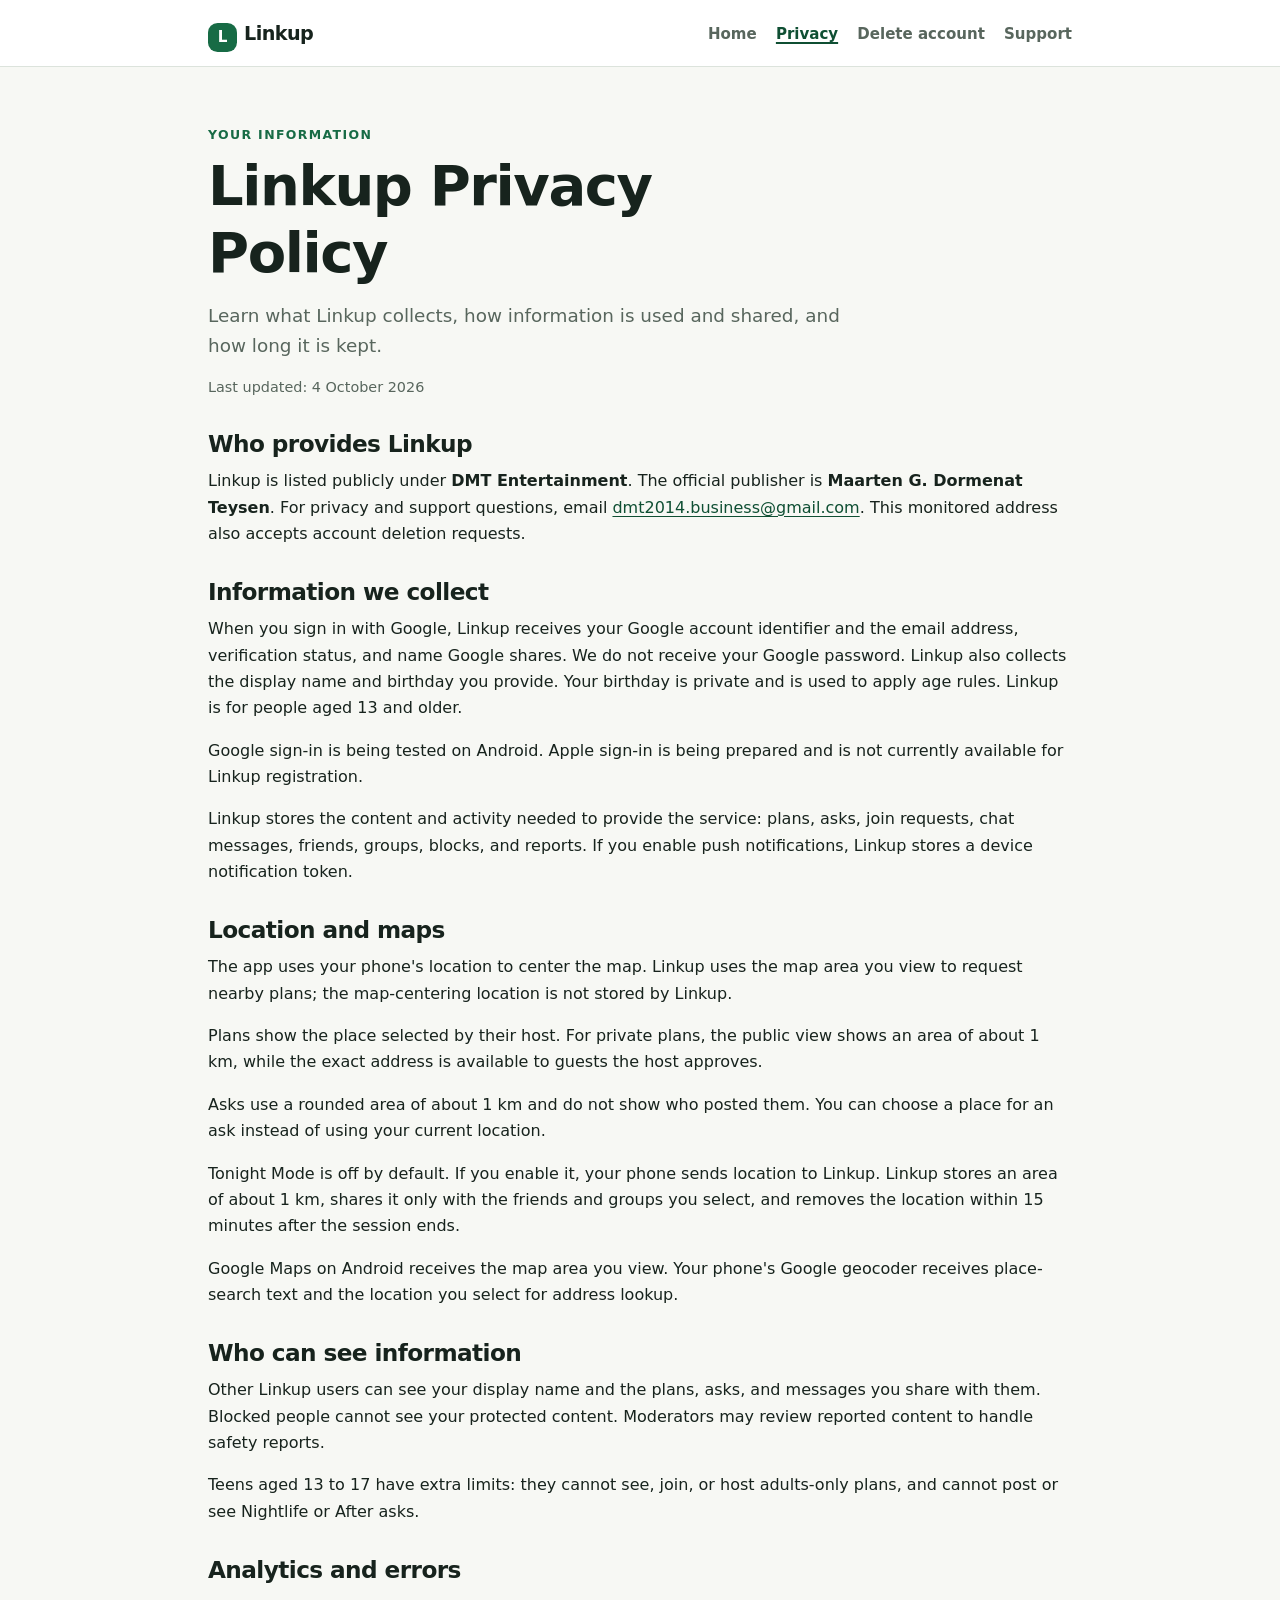
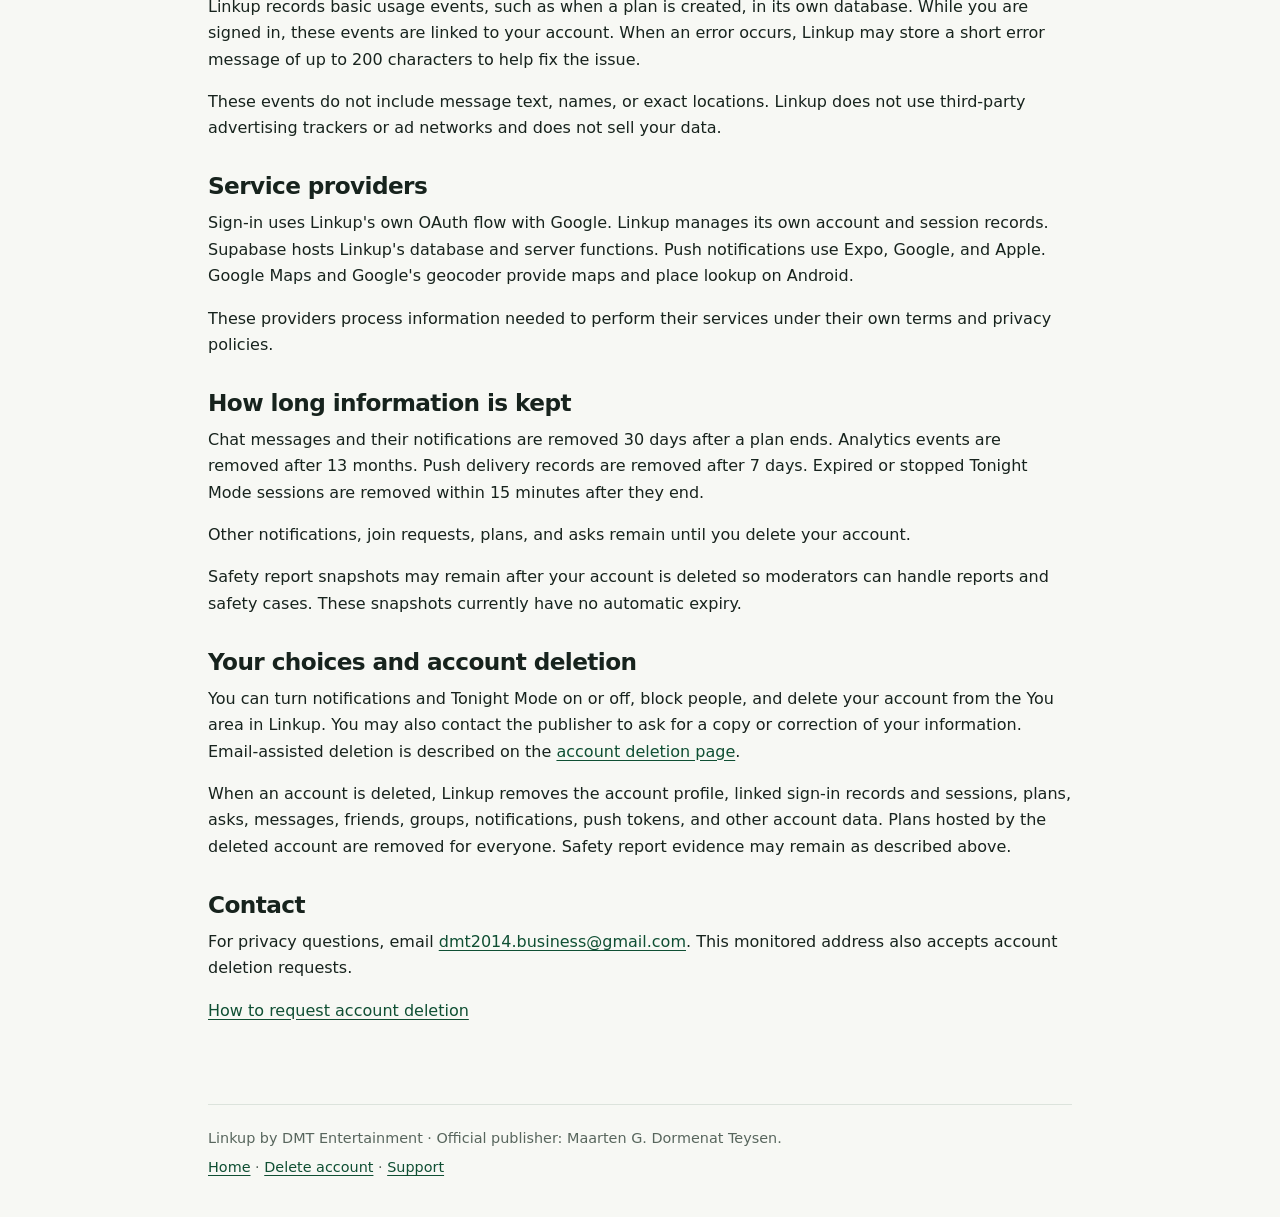
==== privacy.html @ 43c4be0b "Publish Linkup privacy deletion and support pages" ====
<!doctype html>
<html lang="en">
<head>
  <meta charset="utf-8">
  <meta name="viewport" content="width=device-width, initial-scale=1">
  <meta name="theme-color" content="#f7f8f4">
  <meta name="description" content="Learn how Linkup collects, uses, shares, and deletes information.">
  <title>Privacy | Linkup</title>
  <link rel="stylesheet" href="site.css">
</head>
<body>
  <a class="skip-link" href="#main">Skip to content</a>
  <header class="site-header">
    <div class="header-inner">
      <a class="brand" href="index.html"><span class="brand-mark" aria-hidden="true">L</span>Linkup</a>
      <nav aria-label="Main navigation">
        <a href="index.html">Home</a>
        <a aria-current="page" href="privacy.html">Privacy</a>
        <a href="delete-account.html">Delete account</a>
        <a href="support.html">Support</a>
      </nav>
    </div>
  </header>
  <main class="page" id="main">
    <p class="eyebrow">Your information</p>
    <h1>Linkup Privacy Policy</h1>
    <p class="lead">Learn what Linkup collects, how information is used and shared, and how long it is kept.</p>
    <p class="small-note">Last updated: 4 October 2026</p>

    <section>
      <h2>Who provides Linkup</h2>
      <p>Linkup is listed publicly under <strong>DMT Entertainment</strong>. The official publisher is <strong>Maarten G. Dormenat Teysen</strong>. For privacy and support questions, email <a href="mailto:dmt2014.business@gmail.com">dmt2014.business@gmail.com</a>. This monitored address also accepts account deletion requests.</p>
    </section>

    <section>
      <h2>Information we collect</h2>
      <p>When you sign in with Google, Linkup receives your Google account identifier and the email address, verification status, and name Google shares. We do not receive your Google password. Linkup also collects the display name and birthday you provide. Your birthday is private and is used to apply age rules. Linkup is for people aged 13 and older.</p>
      <p>Google sign-in is being tested on Android. Apple sign-in is being prepared and is not currently available for Linkup registration.</p>
      <p>Linkup stores the content and activity needed to provide the service: plans, asks, join requests, chat messages, friends, groups, blocks, and reports. If you enable push notifications, Linkup stores a device notification token.</p>
    </section>

    <section>
      <h2>Location and maps</h2>
      <p>The app uses your phone's location to center the map. Linkup uses the map area you view to request nearby plans; the map-centering location is not stored by Linkup.</p>
      <p>Plans show the place selected by their host. For private plans, the public view shows an area of about 1 km, while the exact address is available to guests the host approves.</p>
      <p>Asks use a rounded area of about 1 km and do not show who posted them. You can choose a place for an ask instead of using your current location.</p>
      <p>Tonight Mode is off by default. If you enable it, your phone sends location to Linkup. Linkup stores an area of about 1 km, shares it only with the friends and groups you select, and removes the location within 15 minutes after the session ends.</p>
      <p>Google Maps on Android receives the map area you view. Your phone's Google geocoder receives place-search text and the location you select for address lookup.</p>
    </section>

    <section>
      <h2>Who can see information</h2>
      <p>Other Linkup users can see your display name and the plans, asks, and messages you share with them. Blocked people cannot see your protected content. Moderators may review reported content to handle safety reports.</p>
      <p>Teens aged 13 to 17 have extra limits: they cannot see, join, or host adults-only plans, and cannot post or see Nightlife or After asks.</p>
    </section>

    <section>
      <h2>Analytics and errors</h2>
      <p>Linkup records basic usage events, such as when a plan is created, in its own database. While you are signed in, these events are linked to your account. When an error occurs, Linkup may store a short error message of up to 200 characters to help fix the issue.</p>
      <p>These events do not include message text, names, or exact locations. Linkup does not use third-party advertising trackers or ad networks and does not sell your data.</p>
    </section>

    <section>
      <h2>Service providers</h2>
      <p>Sign-in uses Linkup's own OAuth flow with Google. Linkup manages its own account and session records. Supabase hosts Linkup's database and server functions. Push notifications use Expo, Google, and Apple. Google Maps and Google's geocoder provide maps and place lookup on Android.</p>
      <p>These providers process information needed to perform their services under their own terms and privacy policies.</p>
    </section>

    <section>
      <h2>How long information is kept</h2>
      <p>Chat messages and their notifications are removed 30 days after a plan ends. Analytics events are removed after 13 months. Push delivery records are removed after 7 days. Expired or stopped Tonight Mode sessions are removed within 15 minutes after they end.</p>
      <p>Other notifications, join requests, plans, and asks remain until you delete your account.</p>
      <p>Safety report snapshots may remain after your account is deleted so moderators can handle reports and safety cases. These snapshots currently have no automatic expiry.</p>
    </section>

    <section>
      <h2>Your choices and account deletion</h2>
      <p>You can turn notifications and Tonight Mode on or off, block people, and delete your account from the You area in Linkup. You may also contact the publisher to ask for a copy or correction of your information. Email-assisted deletion is described on the <a href="delete-account.html">account deletion page</a>.</p>
      <p>When an account is deleted, Linkup removes the account profile, linked sign-in records and sessions, plans, asks, messages, friends, groups, notifications, push tokens, and other account data. Plans hosted by the deleted account are removed for everyone. Safety report evidence may remain as described above.</p>
    </section>

    <section>
      <h2>Contact</h2>
      <p>For privacy questions, email <a href="mailto:dmt2014.business@gmail.com">dmt2014.business@gmail.com</a>. This monitored address also accepts account deletion requests.</p>
      <p><a href="delete-account.html">How to request account deletion</a></p>
    </section>
  </main>
  <footer class="site-footer">
    <p>Linkup by DMT Entertainment · Official publisher: Maarten G. Dormenat Teysen.</p>
    <p><a href="index.html">Home</a> · <a href="delete-account.html">Delete account</a> · <a href="support.html">Support</a></p>
  </footer>
</body>
</html>
---- site.css ----
:root {
  color-scheme: light;
  --ink: #17231d;
  --muted: #58665d;
  --paper: #f7f8f4;
  --surface: #ffffff;
  --line: #dce3dc;
  --green: #176b45;
  --green-dark: #0f4f33;
  --tint: #eaf3ed;
  --review: #fff6dd;
  --review-line: #e3c66e;
  font-family: system-ui, -apple-system, BlinkMacSystemFont, "Segoe UI", sans-serif;
  font-synthesis: none;
  text-rendering: optimizeLegibility;
}

* { box-sizing: border-box; }

body {
  margin: 0;
  background: var(--paper);
  color: var(--ink);
  font-size: 1rem;
  line-height: 1.65;
}

a { color: var(--green-dark); text-underline-offset: 0.2em; }
a:hover { color: var(--green); }
a:focus-visible { outline: 3px solid #b97813; outline-offset: 3px; border-radius: 3px; }

.skip-link {
  position: absolute;
  top: 0.75rem;
  left: 0.75rem;
  z-index: 2;
  padding: 0.65rem 0.9rem;
  transform: translateY(-180%);
  background: var(--surface);
  color: var(--ink);
}
.skip-link:focus { transform: translateY(0); }

.site-header {
  border-bottom: 1px solid var(--line);
  background: var(--surface);
}
.header-inner, .page, .site-footer {
  width: min(100% - 2rem, 54rem);
  margin-inline: auto;
}
.header-inner { padding: 1.1rem 0 0.9rem; }
.brand { color: var(--ink); font-size: 1.2rem; font-weight: 750; letter-spacing: -0.03em; text-decoration: none; }
.brand-mark { display: inline-grid; width: 1.8rem; height: 1.8rem; margin-right: 0.45rem; place-items: center; border-radius: 0.6rem; background: var(--green); color: white; font-size: 0.95rem; vertical-align: -0.16rem; }
nav { display: flex; flex-wrap: wrap; gap: 0.3rem 1.2rem; margin-top: 0.9rem; }
nav a { padding: 0.3rem 0; color: var(--muted); font-size: 0.94rem; font-weight: 600; text-decoration: none; }
nav a[aria-current="page"] { color: var(--green-dark); text-decoration: underline; text-decoration-thickness: 2px; }

.page { padding: 2.4rem 0 4rem; }
.eyebrow { margin: 0 0 0.4rem; color: var(--green); font-size: 0.78rem; font-weight: 750; letter-spacing: 0.11em; text-transform: uppercase; }
h1, h2, h3 { line-height: 1.2; letter-spacing: -0.025em; }
h1 { max-width: 16ch; margin: 0 0 0.9rem; font-size: clamp(2.2rem, 8vw, 3.5rem); }
h2 { margin: 2.2rem 0 0.65rem; font-size: 1.45rem; }
h3 { margin: 1.4rem 0 0.4rem; font-size: 1.06rem; }
.lead { max-width: 42rem; margin: 0; color: var(--muted); font-size: 1.15rem; }
.review-note { margin: 1.5rem 0 2rem; padding: 0.9rem 1rem; border: 1px solid var(--review-line); border-radius: 0.85rem; background: var(--review); color: #483810; }
.review-note strong { display: block; margin-bottom: 0.15rem; }
section { margin-top: 1.9rem; }
section h2 { margin-top: 0; }
section p:first-of-type { margin-top: 0; }
ul, ol { padding-left: 1.35rem; }
li + li { margin-top: 0.45rem; }
.card-grid { display: grid; grid-template-columns: repeat(auto-fit, minmax(min(100%, 15rem), 1fr)); gap: 1rem; margin-top: 2rem; }
.card { padding: 1.25rem; border: 1px solid var(--line); border-radius: 1rem; background: var(--surface); }
.card h2, .card h3 { margin-top: 0; }
.button-link { display: inline-block; margin-top: 0.45rem; padding: 0.65rem 0.9rem; border-radius: 0.55rem; background: var(--green); color: white; font-weight: 700; text-decoration: none; }
.button-link:hover { background: var(--green-dark); color: white; }
.small-note { color: var(--muted); font-size: 0.9rem; }
.site-footer { padding: 1.1rem 0 2rem; border-top: 1px solid var(--line); color: var(--muted); font-size: 0.9rem; }
.site-footer p { margin: 0.3rem 0; }

@media (min-width: 42rem) {
  .header-inner { display: flex; align-items: center; justify-content: space-between; gap: 2rem; }
  nav { justify-content: flex-end; margin-top: 0; }
  .page { padding-top: 3.6rem; }
}
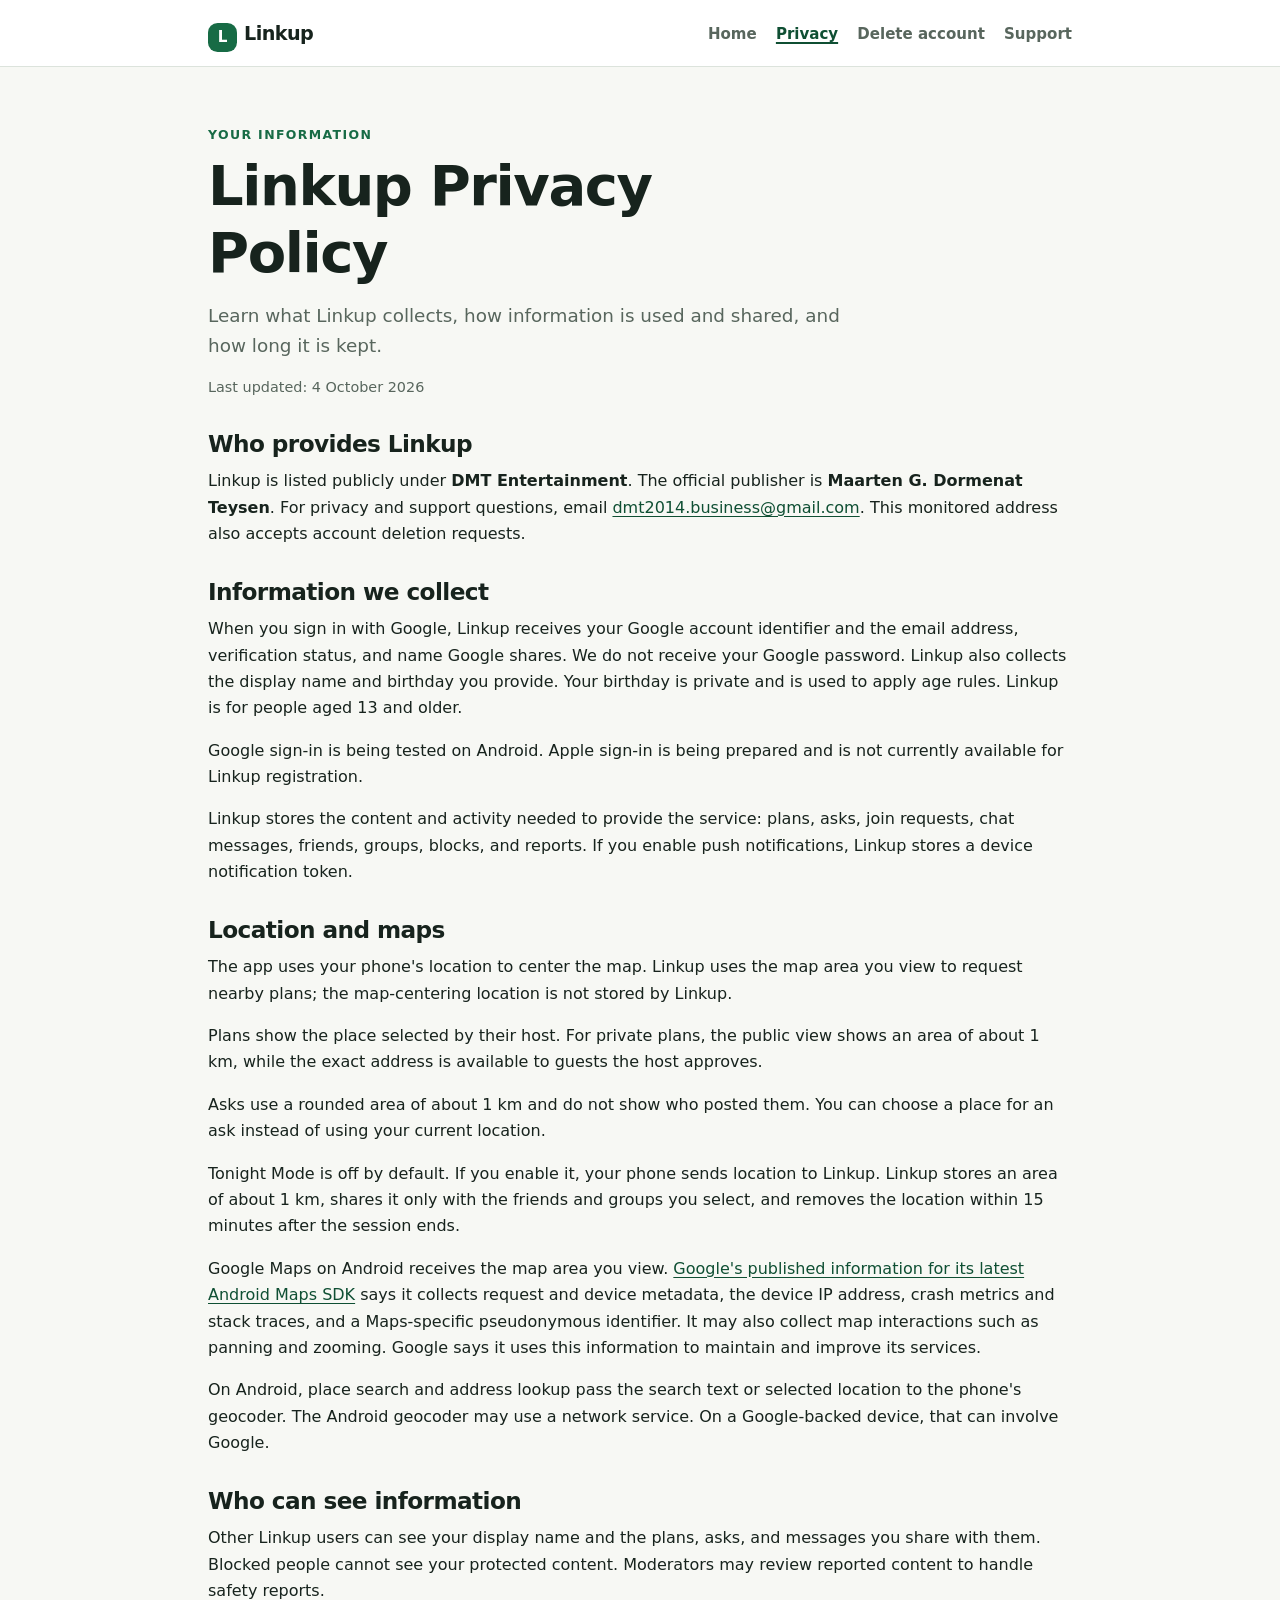
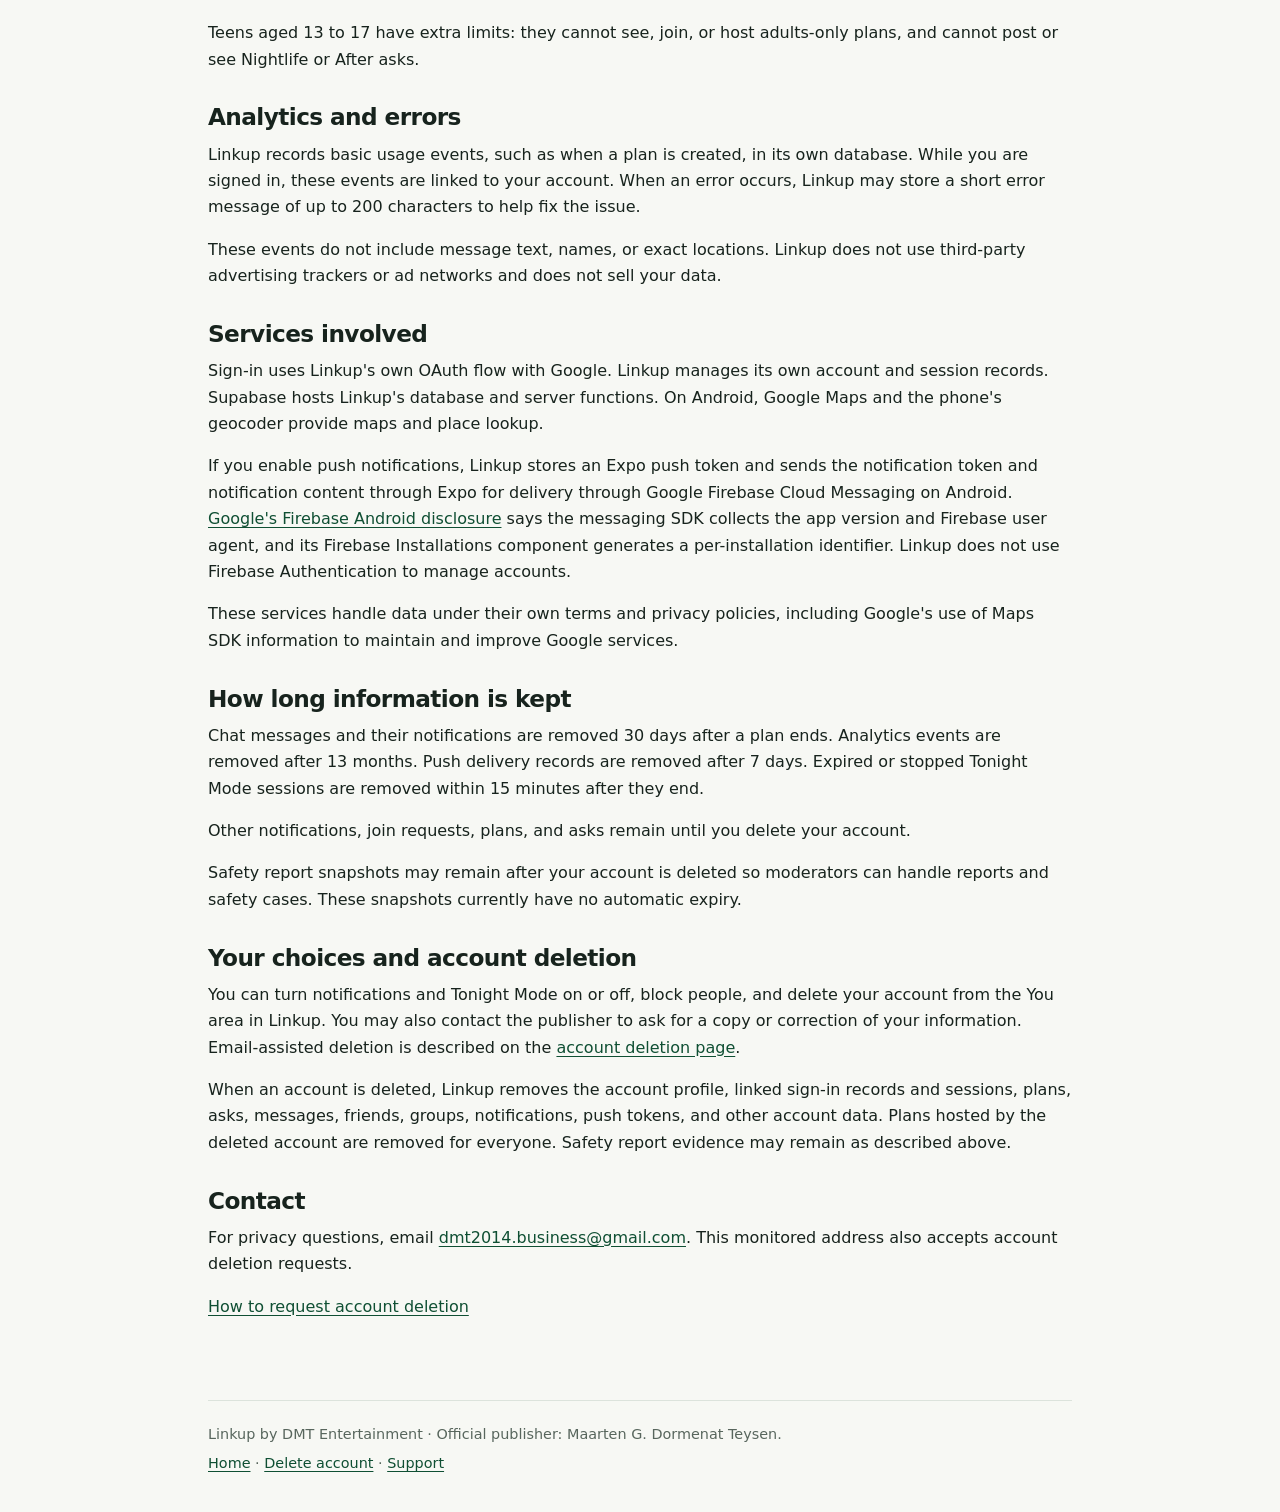
==== commit b7f18f4e: "Clarify Maps and Android push privacy disclosures" ====
--- a/privacy.html
+++ b/privacy.html
@@ -45,7 +45,8 @@
       <p>Plans show the place selected by their host. For private plans, the public view shows an area of about 1 km, while the exact address is available to guests the host approves.</p>
       <p>Asks use a rounded area of about 1 km and do not show who posted them. You can choose a place for an ask instead of using your current location.</p>
       <p>Tonight Mode is off by default. If you enable it, your phone sends location to Linkup. Linkup stores an area of about 1 km, shares it only with the friends and groups you select, and removes the location within 15 minutes after the session ends.</p>
-      <p>Google Maps on Android receives the map area you view. Your phone's Google geocoder receives place-search text and the location you select for address lookup.</p>
+      <p>Google Maps on Android receives the map area you view. <a href="https://developers.google.com/maps/documentation/android-sdk/play-data-disclosure">Google's published information for its latest Android Maps SDK</a> says it collects request and device metadata, the device IP address, crash metrics and stack traces, and a Maps-specific pseudonymous identifier. It may also collect map interactions such as panning and zooming. Google says it uses this information to maintain and improve its services.</p>
+      <p>On Android, place search and address lookup pass the search text or selected location to the phone's geocoder. The Android geocoder may use a network service. On a Google-backed device, that can involve Google.</p>
     </section>
 
     <section>
@@ -61,9 +62,10 @@
     </section>
 
     <section>
-      <h2>Service providers</h2>
-      <p>Sign-in uses Linkup's own OAuth flow with Google. Linkup manages its own account and session records. Supabase hosts Linkup's database and server functions. Push notifications use Expo, Google, and Apple. Google Maps and Google's geocoder provide maps and place lookup on Android.</p>
-      <p>These providers process information needed to perform their services under their own terms and privacy policies.</p>
+      <h2>Services involved</h2>
+      <p>Sign-in uses Linkup's own OAuth flow with Google. Linkup manages its own account and session records. Supabase hosts Linkup's database and server functions. On Android, Google Maps and the phone's geocoder provide maps and place lookup.</p>
+      <p>If you enable push notifications, Linkup stores an Expo push token and sends the notification token and notification content through Expo for delivery through Google Firebase Cloud Messaging on Android. <a href="https://firebase.google.com/docs/android/play-data-disclosure">Google's Firebase Android disclosure</a> says the messaging SDK collects the app version and Firebase user agent, and its Firebase Installations component generates a per-installation identifier. Linkup does not use Firebase Authentication to manage accounts.</p>
+      <p>These services handle data under their own terms and privacy policies, including Google's use of Maps SDK information to maintain and improve Google services.</p>
     </section>
 
     <section>
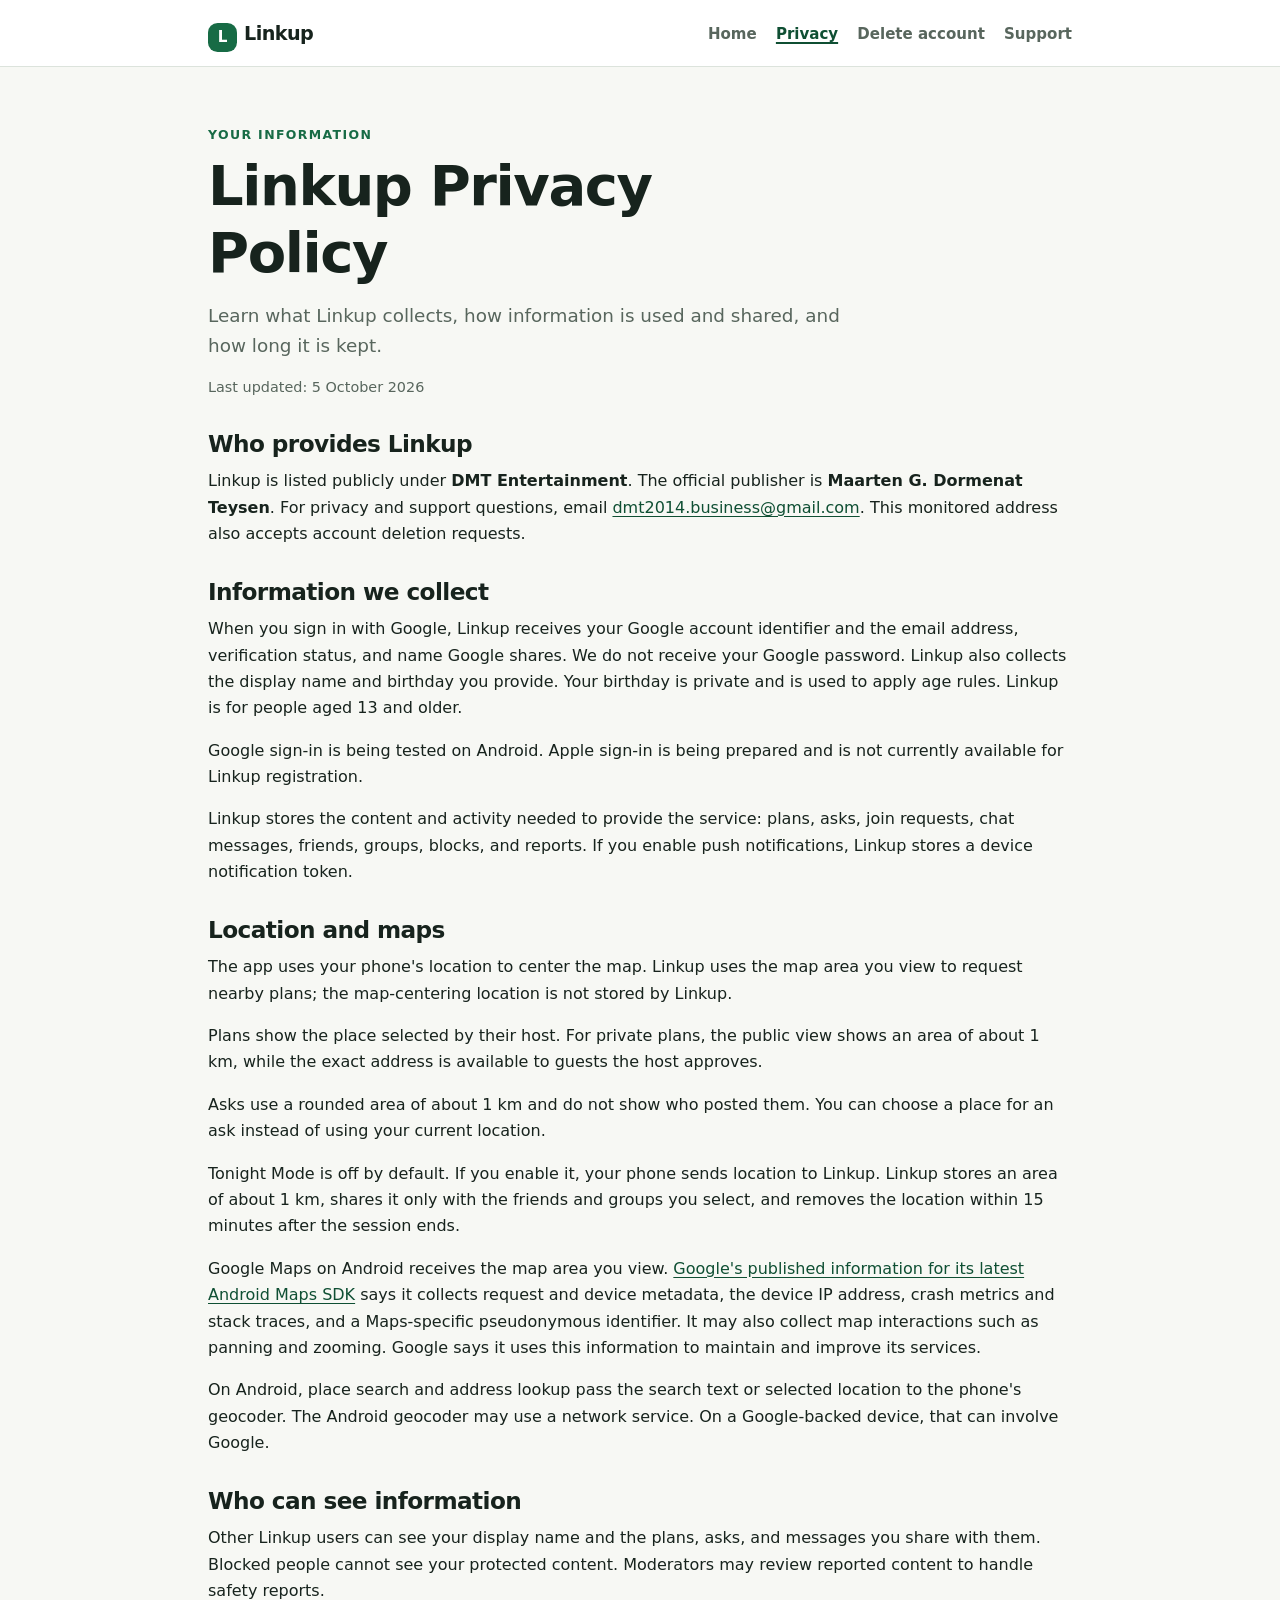
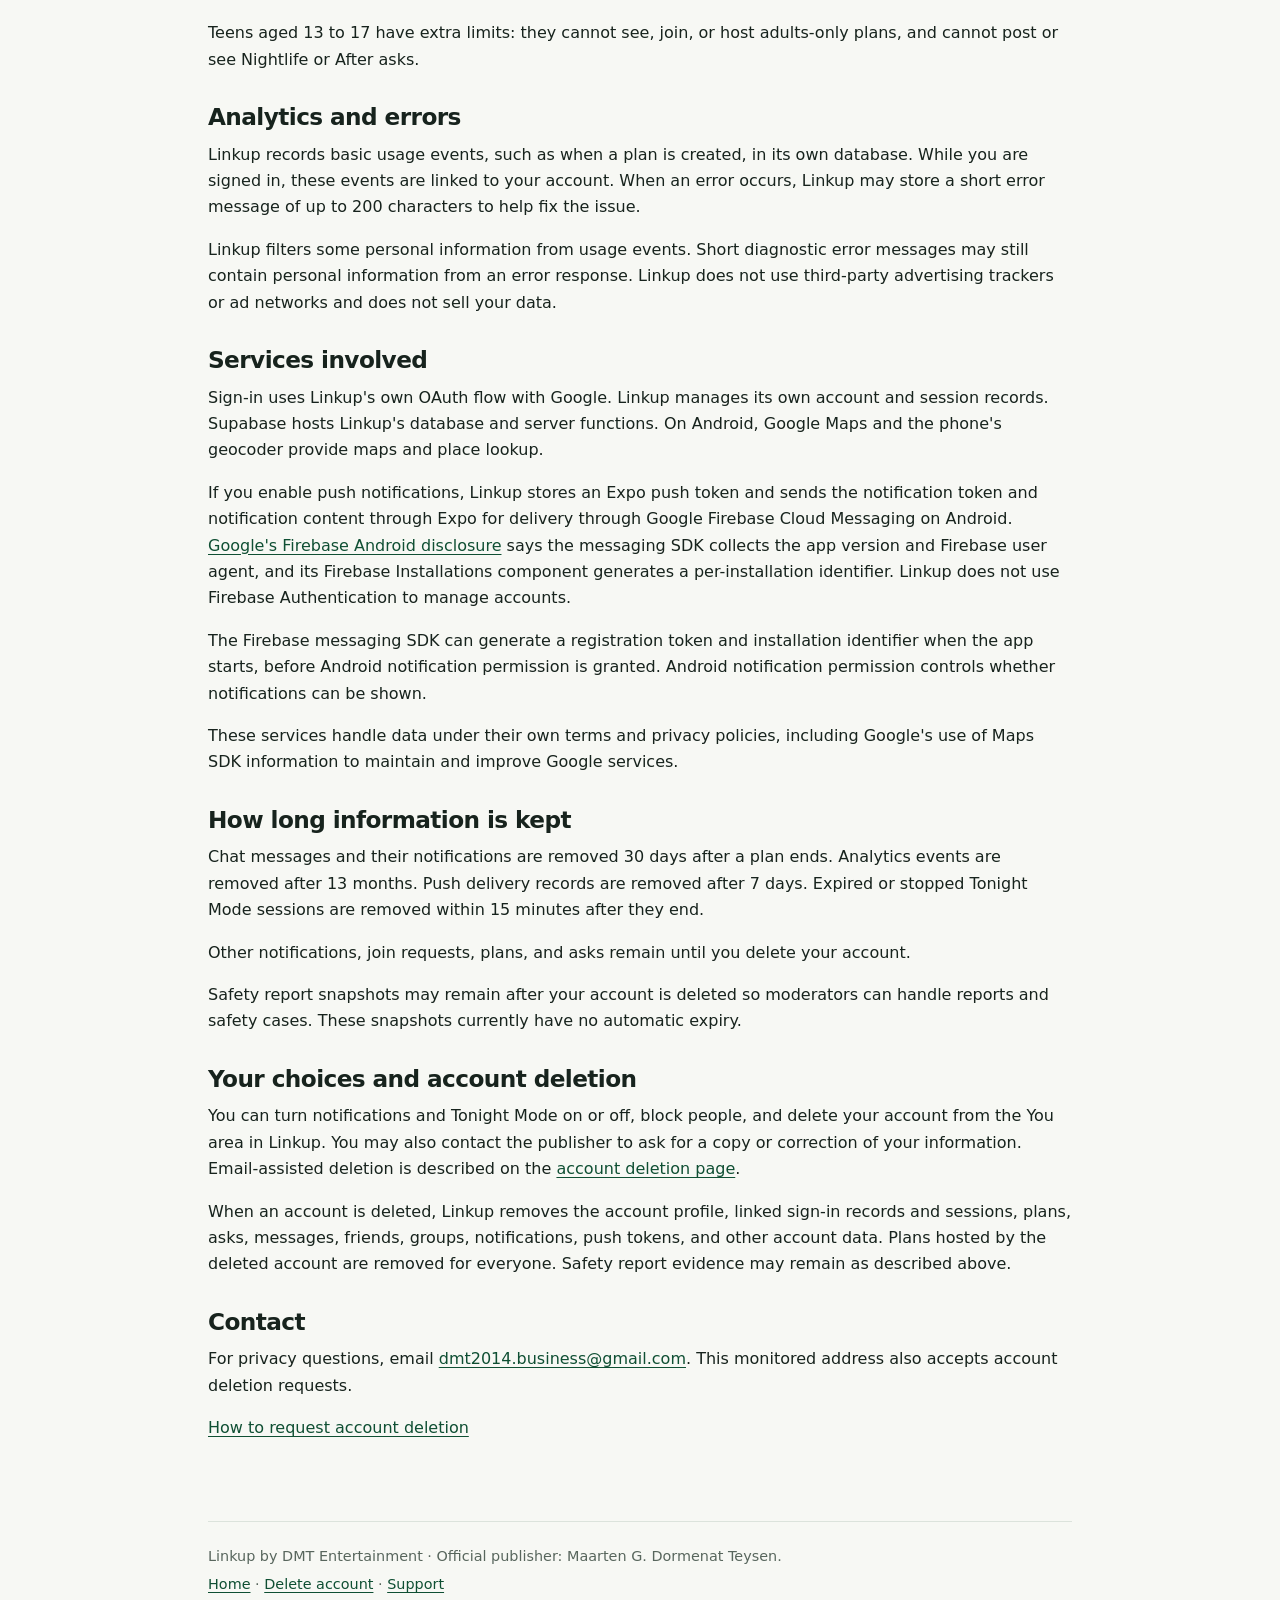
==== commit 0092f382: "Clarify diagnostic data and Firebase startup registration" ====
--- a/privacy.html
+++ b/privacy.html
@@ -25,7 +25,7 @@
     <p class="eyebrow">Your information</p>
     <h1>Linkup Privacy Policy</h1>
     <p class="lead">Learn what Linkup collects, how information is used and shared, and how long it is kept.</p>
-    <p class="small-note">Last updated: 4 October 2026</p>
+    <p class="small-note">Last updated: 5 October 2026</p>
 
     <section>
       <h2>Who provides Linkup</h2>
@@ -58,13 +58,14 @@
     <section>
       <h2>Analytics and errors</h2>
       <p>Linkup records basic usage events, such as when a plan is created, in its own database. While you are signed in, these events are linked to your account. When an error occurs, Linkup may store a short error message of up to 200 characters to help fix the issue.</p>
-      <p>These events do not include message text, names, or exact locations. Linkup does not use third-party advertising trackers or ad networks and does not sell your data.</p>
+      <p>Linkup filters some personal information from usage events. Short diagnostic error messages may still contain personal information from an error response. Linkup does not use third-party advertising trackers or ad networks and does not sell your data.</p>
     </section>
 
     <section>
       <h2>Services involved</h2>
       <p>Sign-in uses Linkup's own OAuth flow with Google. Linkup manages its own account and session records. Supabase hosts Linkup's database and server functions. On Android, Google Maps and the phone's geocoder provide maps and place lookup.</p>
       <p>If you enable push notifications, Linkup stores an Expo push token and sends the notification token and notification content through Expo for delivery through Google Firebase Cloud Messaging on Android. <a href="https://firebase.google.com/docs/android/play-data-disclosure">Google's Firebase Android disclosure</a> says the messaging SDK collects the app version and Firebase user agent, and its Firebase Installations component generates a per-installation identifier. Linkup does not use Firebase Authentication to manage accounts.</p>
+      <p>The Firebase messaging SDK can generate a registration token and installation identifier when the app starts, before Android notification permission is granted. Android notification permission controls whether notifications can be shown.</p>
       <p>These services handle data under their own terms and privacy policies, including Google's use of Maps SDK information to maintain and improve Google services.</p>
     </section>
 
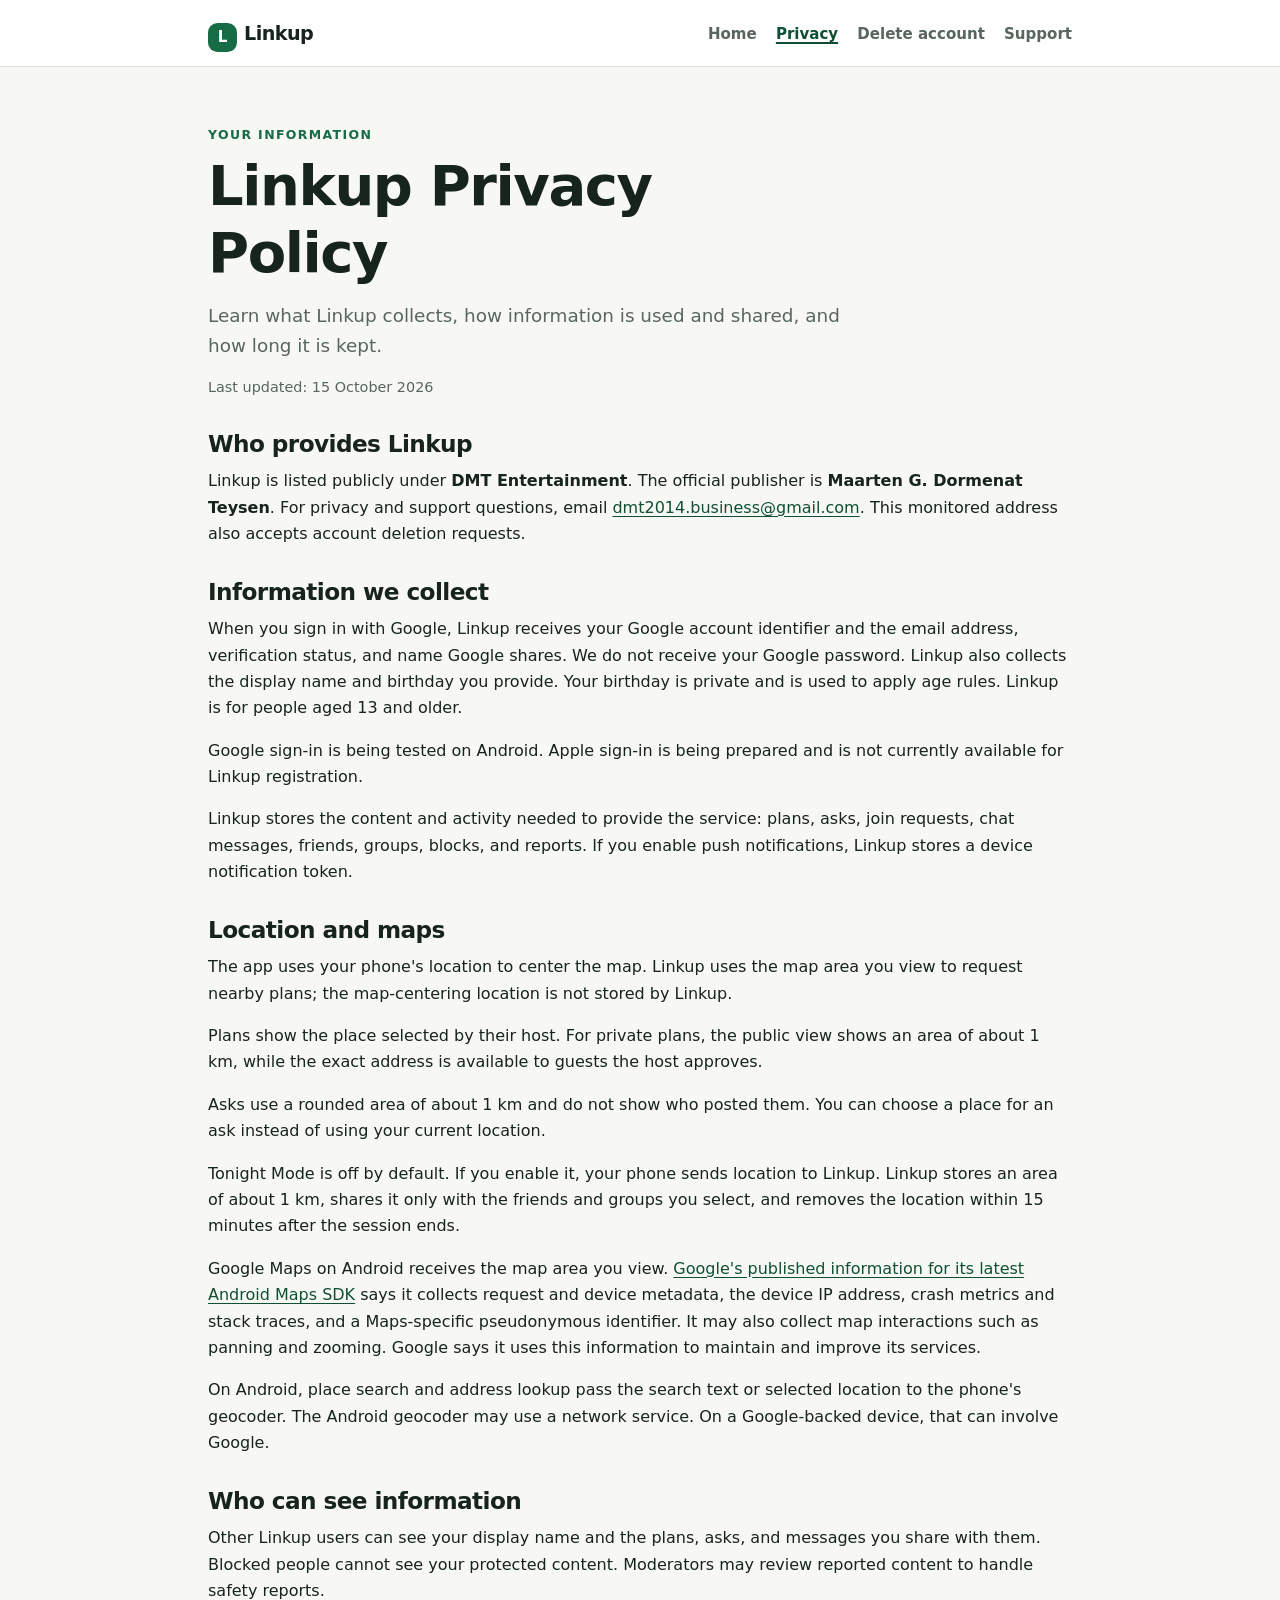
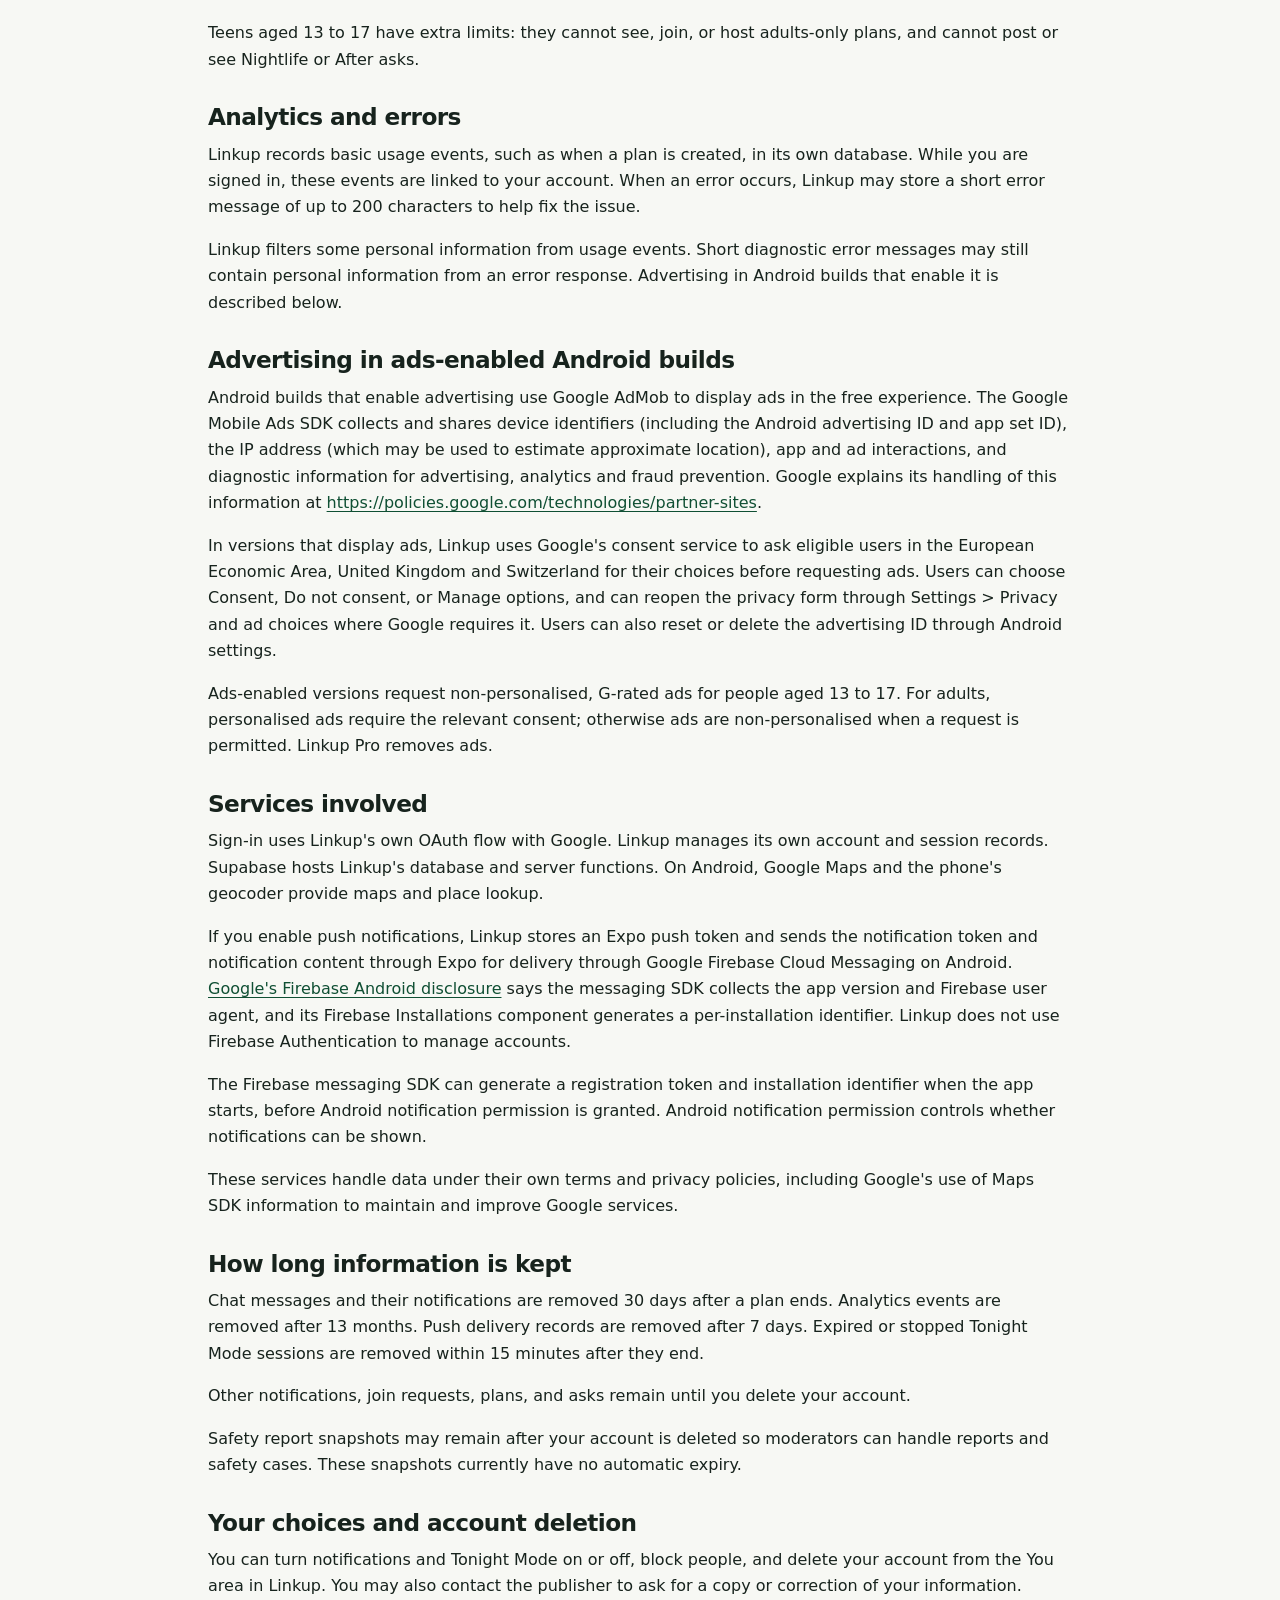
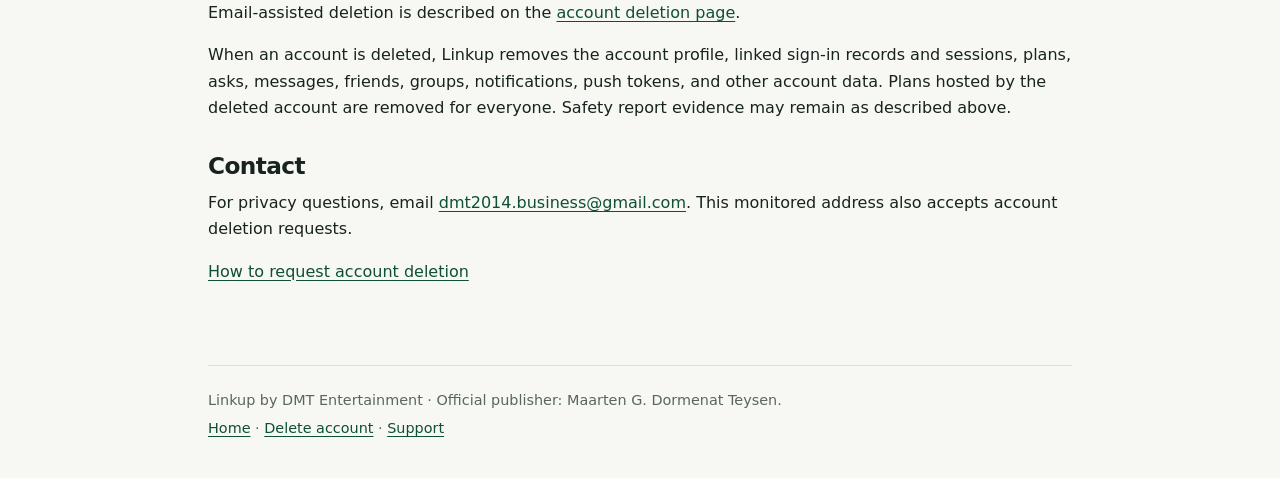
==== commit 7b4d4584: "docs: publish approved Linkup AdMob privacy disclosure" ====
--- a/privacy.html
+++ b/privacy.html
@@ -25,7 +25,7 @@
     <p class="eyebrow">Your information</p>
     <h1>Linkup Privacy Policy</h1>
     <p class="lead">Learn what Linkup collects, how information is used and shared, and how long it is kept.</p>
-    <p class="small-note">Last updated: 5 October 2026</p>
+    <p class="small-note">Last updated: 15 October 2026</p>
 
     <section>
       <h2>Who provides Linkup</h2>
@@ -58,7 +58,20 @@
     <section>
       <h2>Analytics and errors</h2>
       <p>Linkup records basic usage events, such as when a plan is created, in its own database. While you are signed in, these events are linked to your account. When an error occurs, Linkup may store a short error message of up to 200 characters to help fix the issue.</p>
-      <p>Linkup filters some personal information from usage events. Short diagnostic error messages may still contain personal information from an error response. Linkup does not use third-party advertising trackers or ad networks and does not sell your data.</p>
+      <p>Linkup filters some personal information from usage events. Short diagnostic error messages may still contain personal information from an error response. Advertising in Android builds that enable it is described below.</p>
+    </section>
+
+    <section>
+      <h2>Advertising in ads-enabled Android builds</h2>
+      <p>Android builds that enable advertising use Google AdMob to display ads in the free experience.
+The Google Mobile Ads SDK collects and shares device identifiers (including the Android advertising ID and app set ID), the IP address (which may be used to estimate approximate location), app and ad interactions, and diagnostic information for advertising, analytics and fraud prevention.
+Google explains its handling of this information at <a href="https://policies.google.com/technologies/partner-sites">https://policies.google.com/technologies/partner-sites</a>.</p>
+      <p>In versions that display ads, Linkup uses Google's consent service to ask eligible users in the European Economic Area, United Kingdom and Switzerland for their choices before requesting ads.
+Users can choose Consent, Do not consent, or Manage options, and can reopen the privacy form through Settings &gt; Privacy and ad choices where Google requires it.
+Users can also reset or delete the advertising ID through Android settings.</p>
+      <p>Ads-enabled versions request non-personalised, G-rated ads for people aged 13 to 17.
+For adults, personalised ads require the relevant consent; otherwise ads are non-personalised when a request is permitted.
+Linkup Pro removes ads.</p>
     </section>
 
     <section>
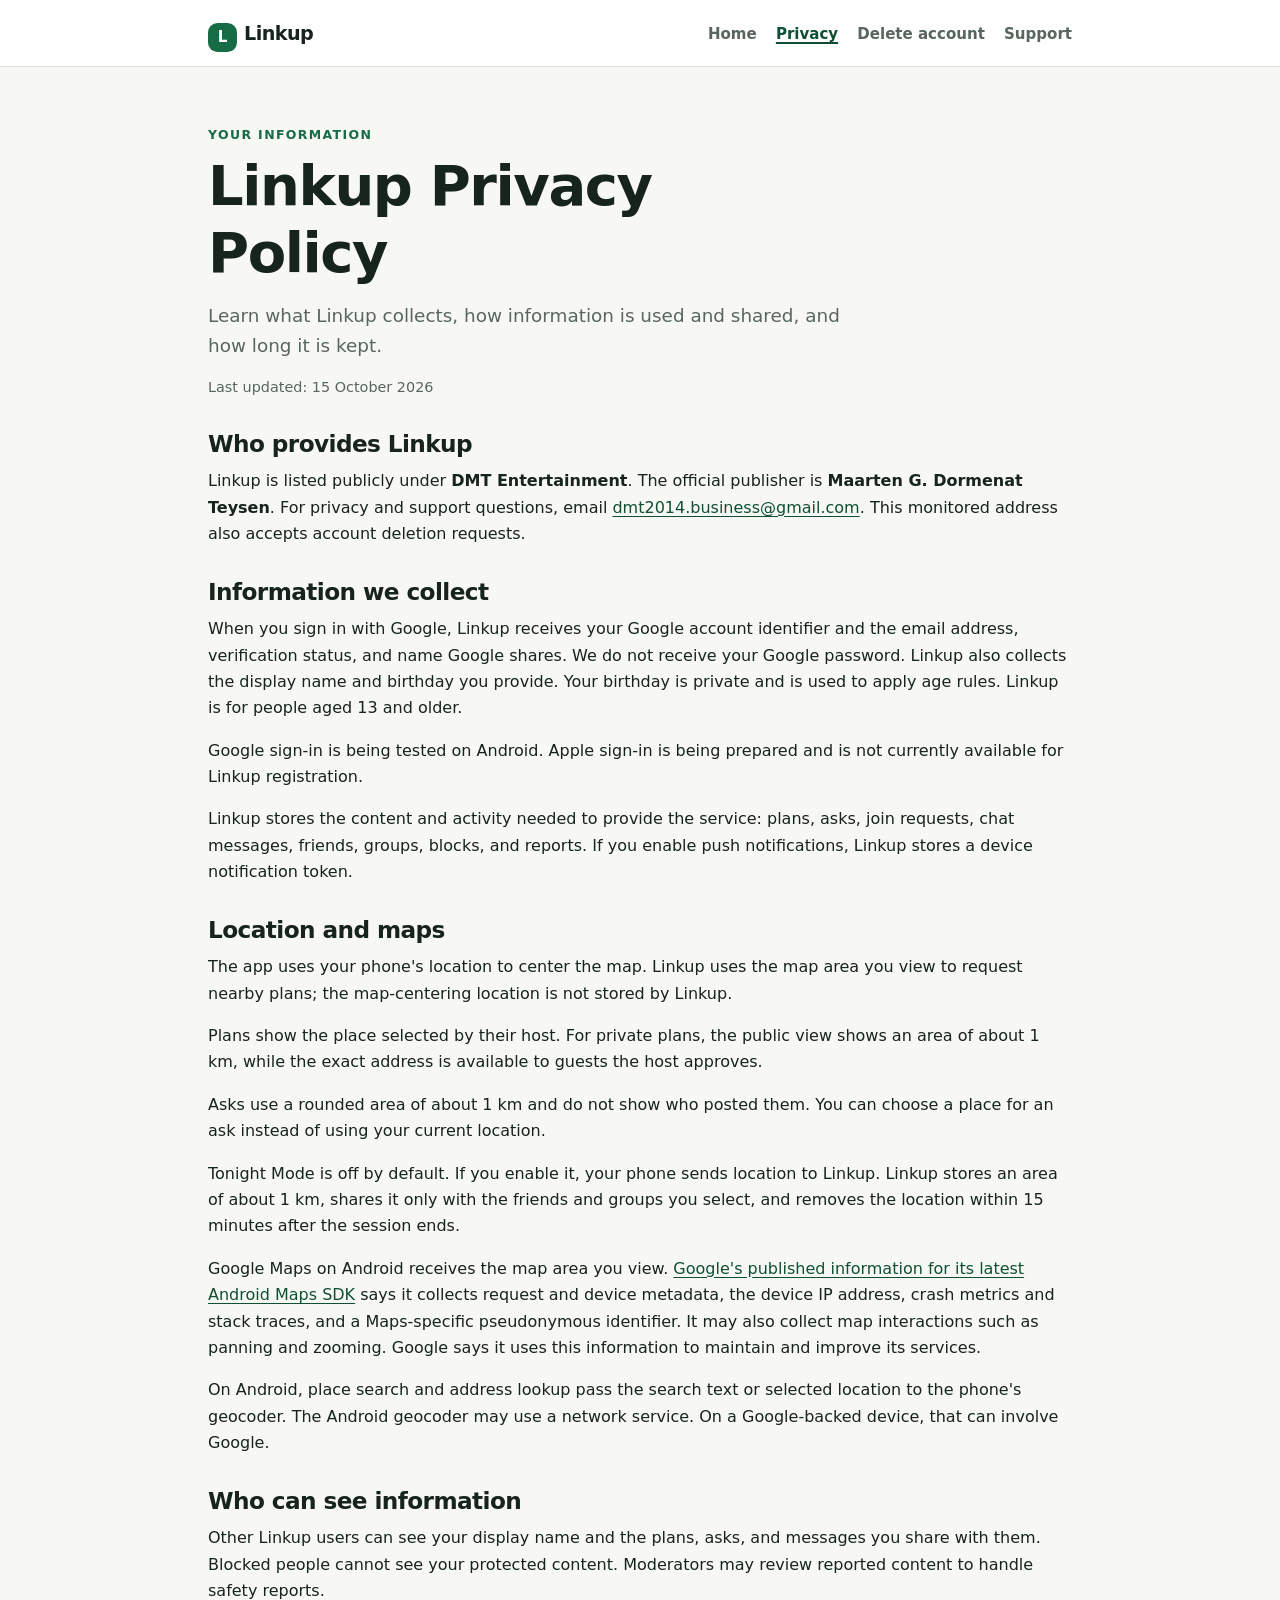
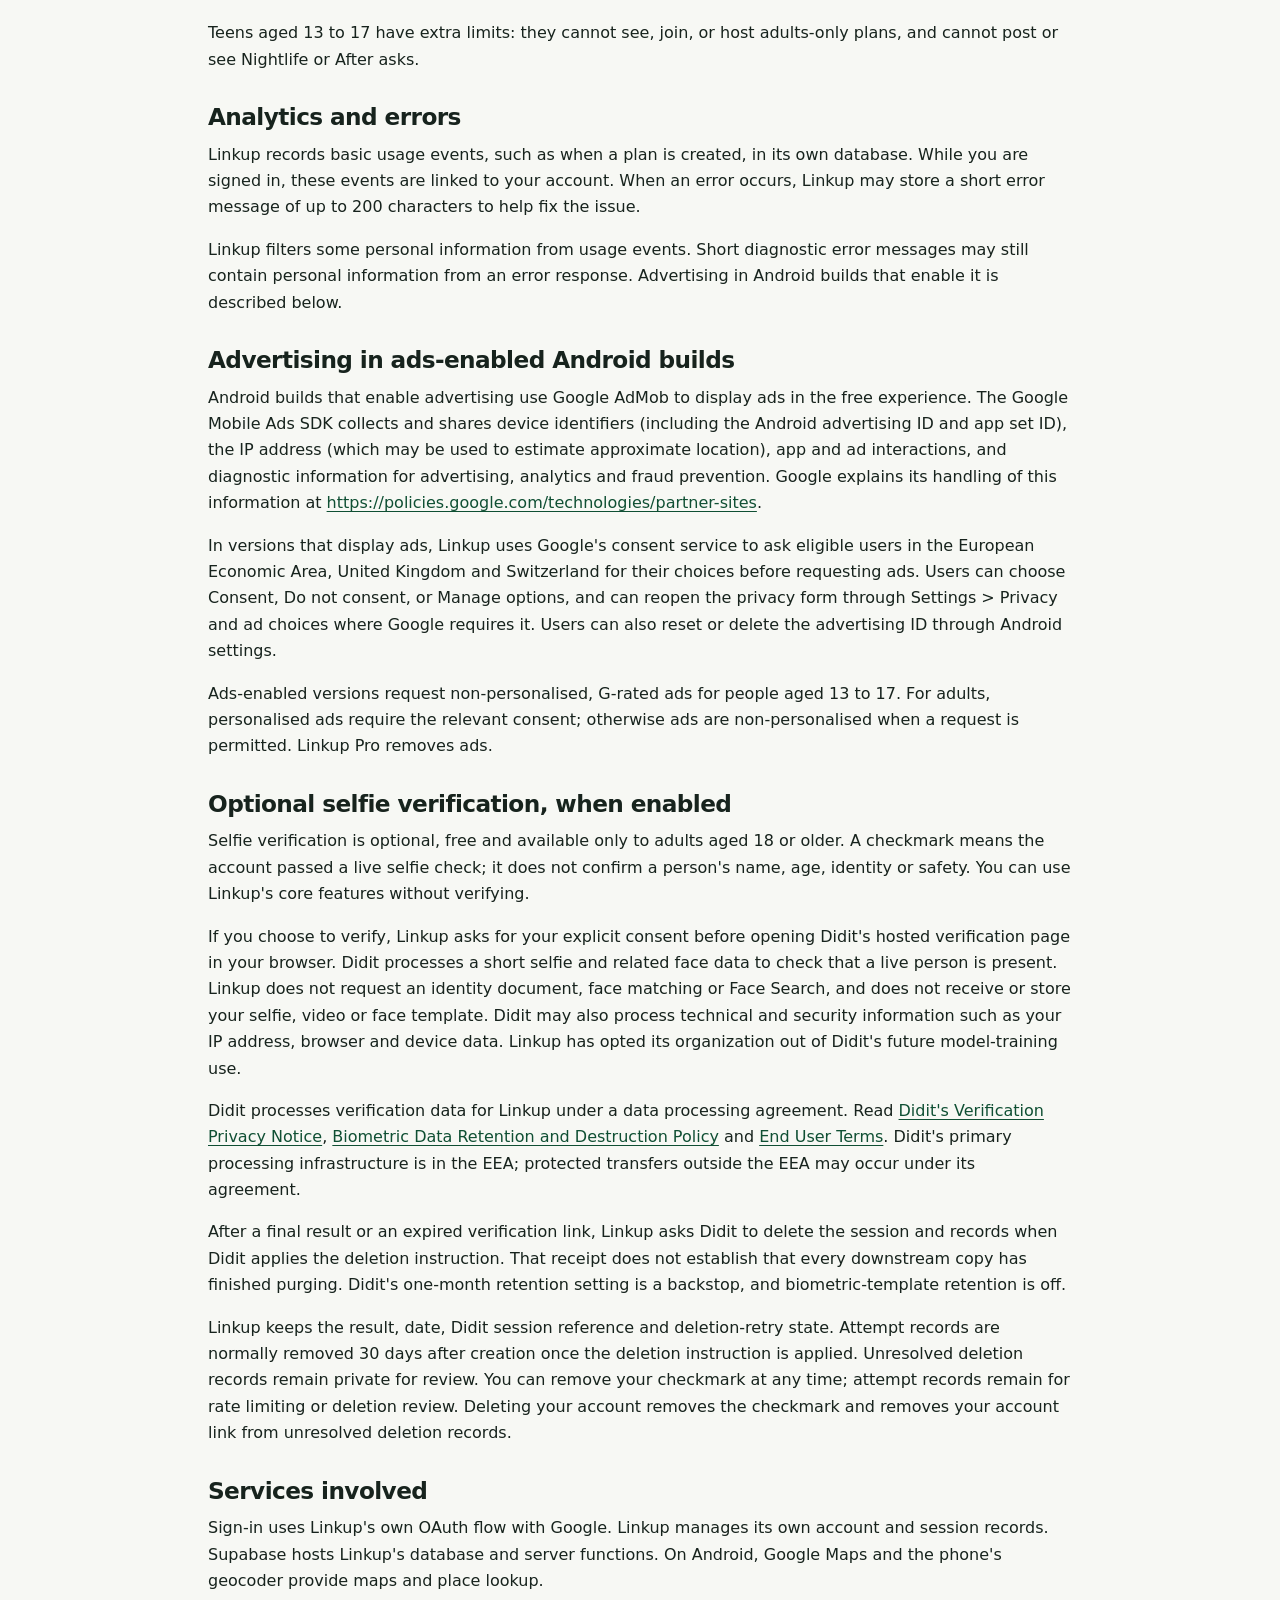
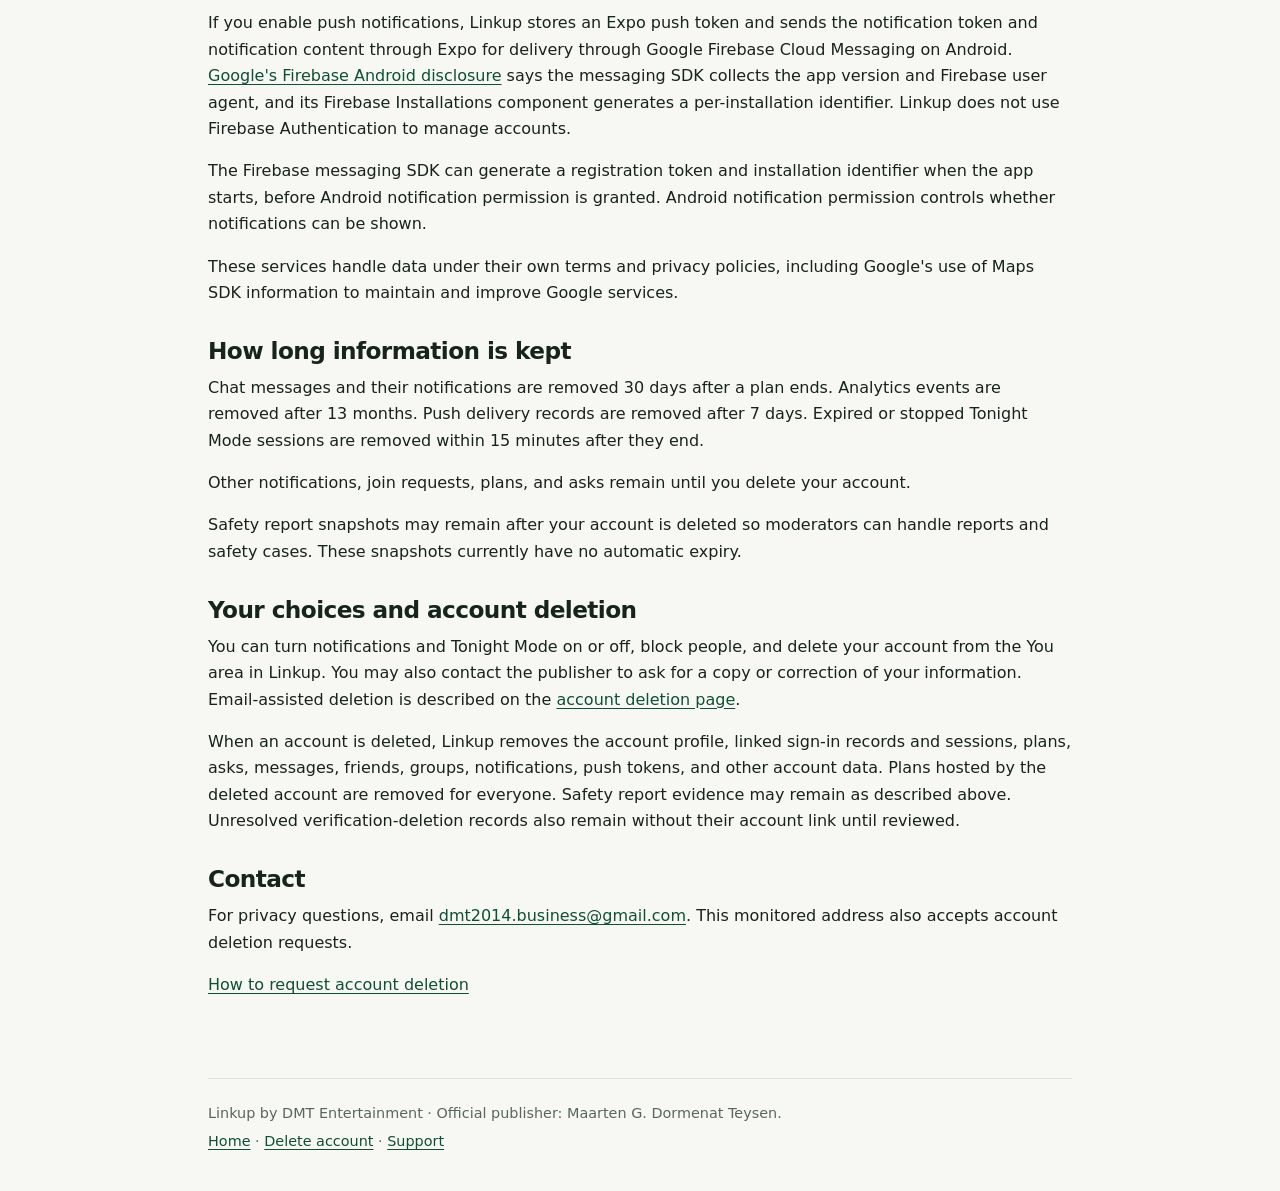
==== commit d26d1d70: "docs: disclose optional selfie verification and deletion retention" ====
--- a/privacy.html
+++ b/privacy.html
@@ -75,6 +75,15 @@
     </section>
 
     <section>
+      <h2>Optional selfie verification, when enabled</h2>
+      <p>Selfie verification is optional, free and available only to adults aged 18 or older. A checkmark means the account passed a live selfie check; it does not confirm a person's name, age, identity or safety. You can use Linkup's core features without verifying.</p>
+      <p>If you choose to verify, Linkup asks for your explicit consent before opening Didit's hosted verification page in your browser. Didit processes a short selfie and related face data to check that a live person is present. Linkup does not request an identity document, face matching or Face Search, and does not receive or store your selfie, video or face template. Didit may also process technical and security information such as your IP address, browser and device data. Linkup has opted its organization out of Didit's future model-training use.</p>
+      <p>Didit processes verification data for Linkup under a data processing agreement. Read <a href="https://didit.me/terms/verification-privacy-notice/">Didit's Verification Privacy Notice</a>, <a href="https://didit.me/terms/biometric-data-policy/">Biometric Data Retention and Destruction Policy</a> and <a href="https://didit.me/terms/identity-verification/">End User Terms</a>. Didit's primary processing infrastructure is in the EEA; protected transfers outside the EEA may occur under its agreement.</p>
+      <p>After a final result or an expired verification link, Linkup asks Didit to delete the session and records when Didit applies the deletion instruction. That receipt does not establish that every downstream copy has finished purging. Didit's one-month retention setting is a backstop, and biometric-template retention is off.</p>
+      <p>Linkup keeps the result, date, Didit session reference and deletion-retry state. Attempt records are normally removed 30 days after creation once the deletion instruction is applied. Unresolved deletion records remain private for review. You can remove your checkmark at any time; attempt records remain for rate limiting or deletion review. Deleting your account removes the checkmark and removes your account link from unresolved deletion records.</p>
+    </section>
+
+    <section>
       <h2>Services involved</h2>
       <p>Sign-in uses Linkup's own OAuth flow with Google. Linkup manages its own account and session records. Supabase hosts Linkup's database and server functions. On Android, Google Maps and the phone's geocoder provide maps and place lookup.</p>
       <p>If you enable push notifications, Linkup stores an Expo push token and sends the notification token and notification content through Expo for delivery through Google Firebase Cloud Messaging on Android. <a href="https://firebase.google.com/docs/android/play-data-disclosure">Google's Firebase Android disclosure</a> says the messaging SDK collects the app version and Firebase user agent, and its Firebase Installations component generates a per-installation identifier. Linkup does not use Firebase Authentication to manage accounts.</p>
@@ -92,7 +101,7 @@
     <section>
       <h2>Your choices and account deletion</h2>
       <p>You can turn notifications and Tonight Mode on or off, block people, and delete your account from the You area in Linkup. You may also contact the publisher to ask for a copy or correction of your information. Email-assisted deletion is described on the <a href="delete-account.html">account deletion page</a>.</p>
-      <p>When an account is deleted, Linkup removes the account profile, linked sign-in records and sessions, plans, asks, messages, friends, groups, notifications, push tokens, and other account data. Plans hosted by the deleted account are removed for everyone. Safety report evidence may remain as described above.</p>
+      <p>When an account is deleted, Linkup removes the account profile, linked sign-in records and sessions, plans, asks, messages, friends, groups, notifications, push tokens, and other account data. Plans hosted by the deleted account are removed for everyone. Safety report evidence may remain as described above. Unresolved verification-deletion records also remain without their account link until reviewed.</p>
     </section>
 
     <section>
@@ -107,3 +116,4 @@
   </footer>
 </body>
 </html>
+
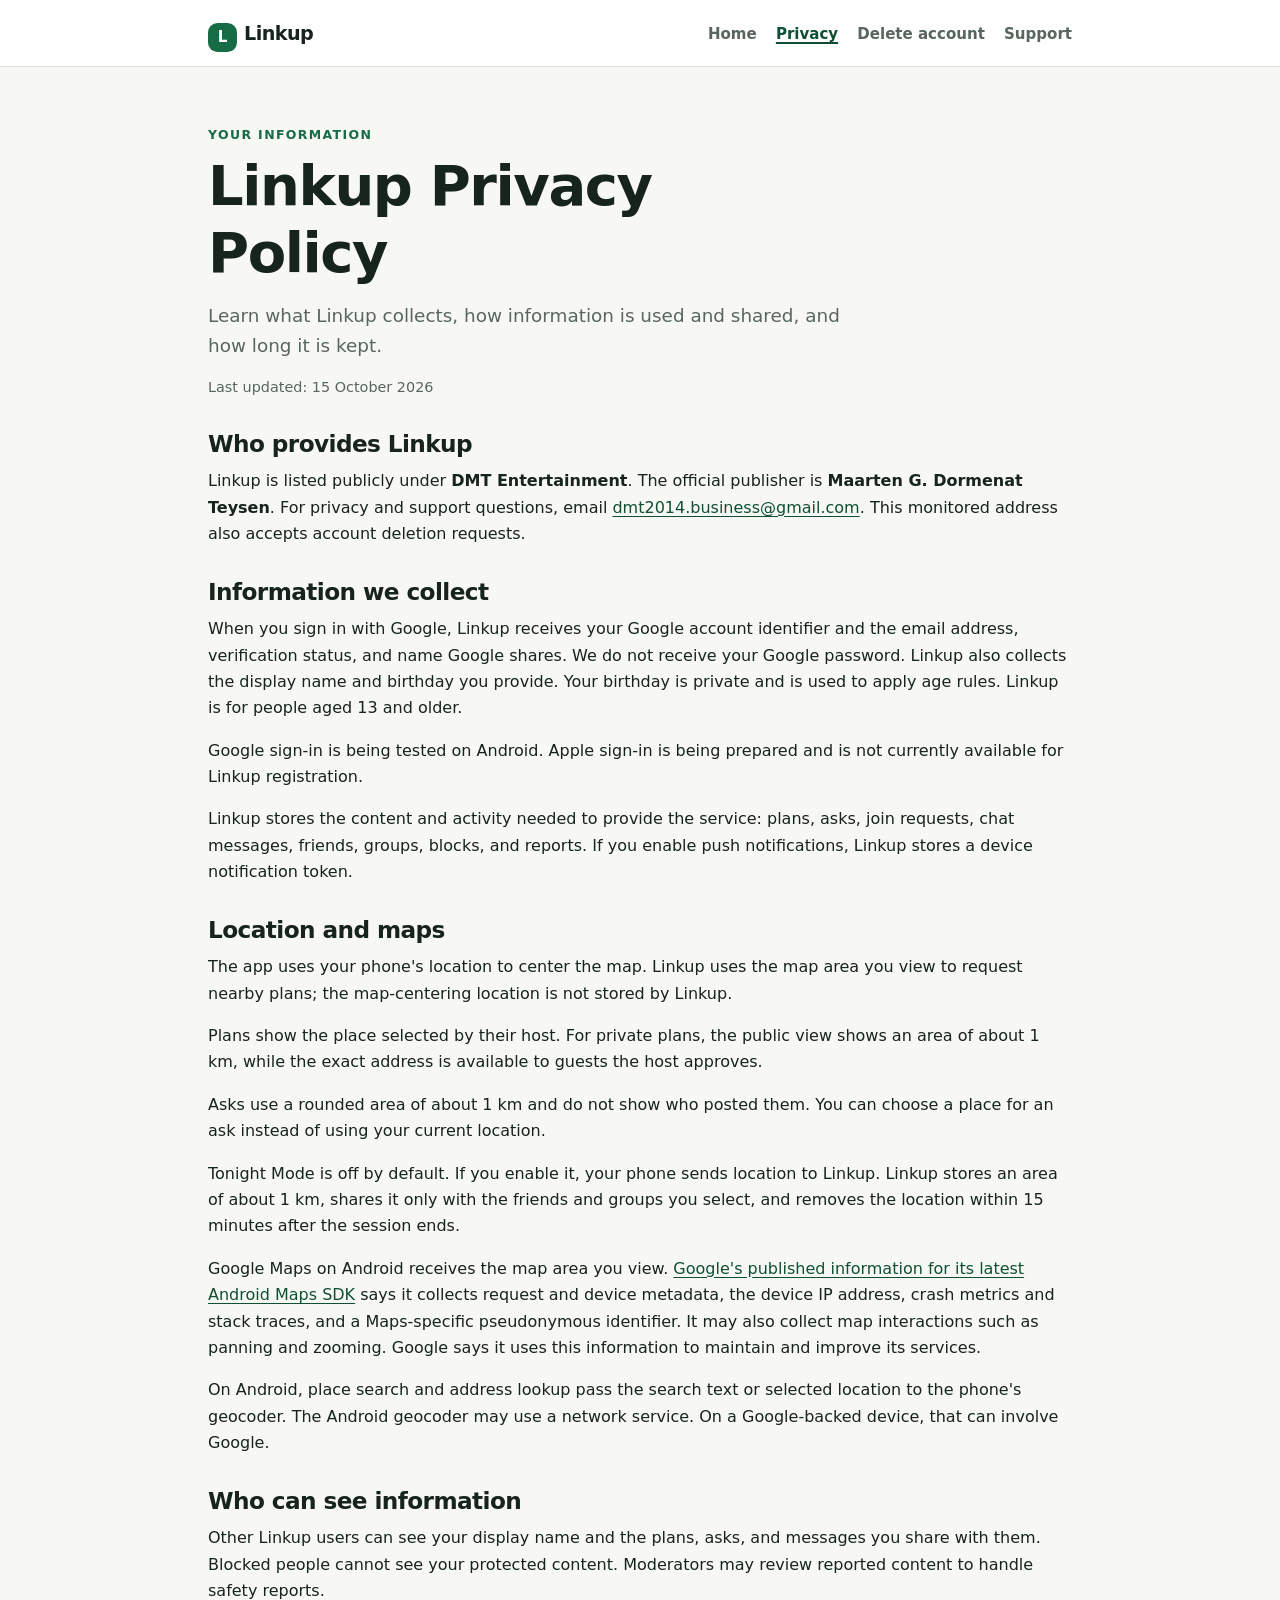
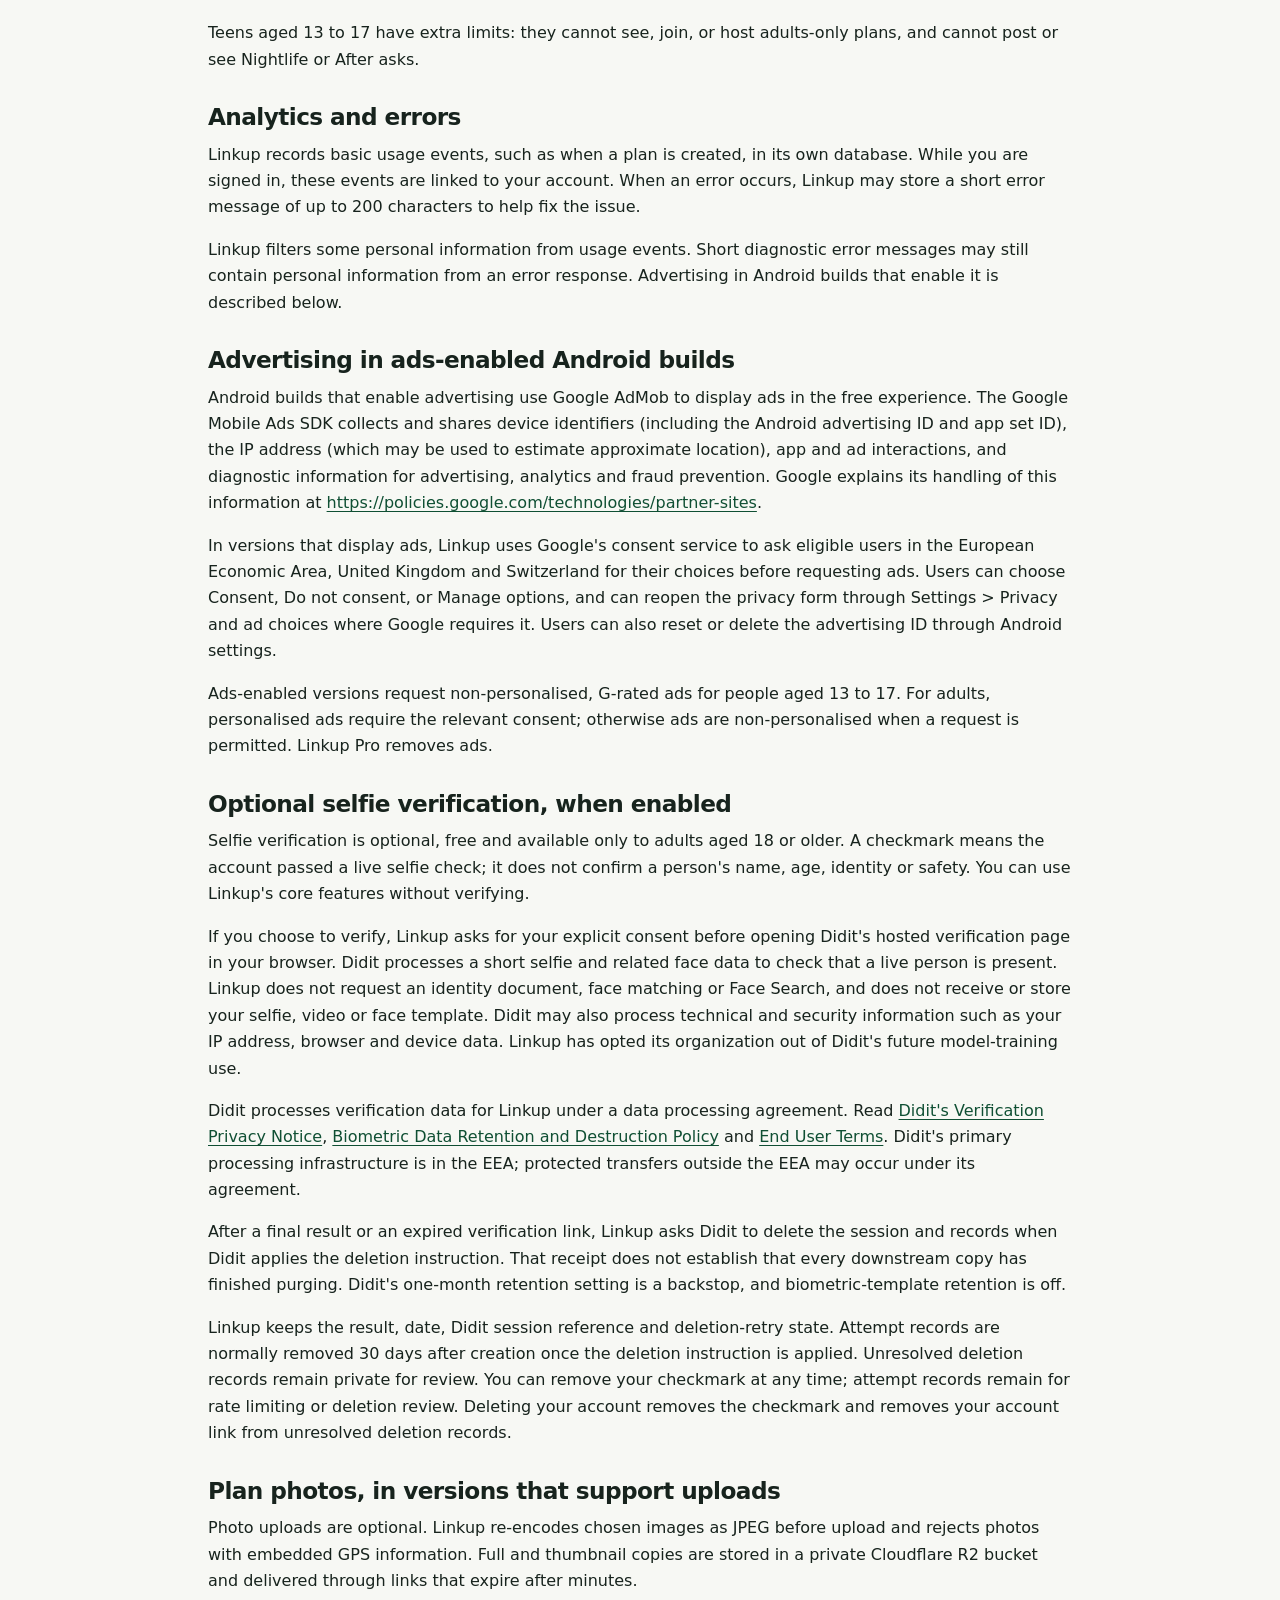
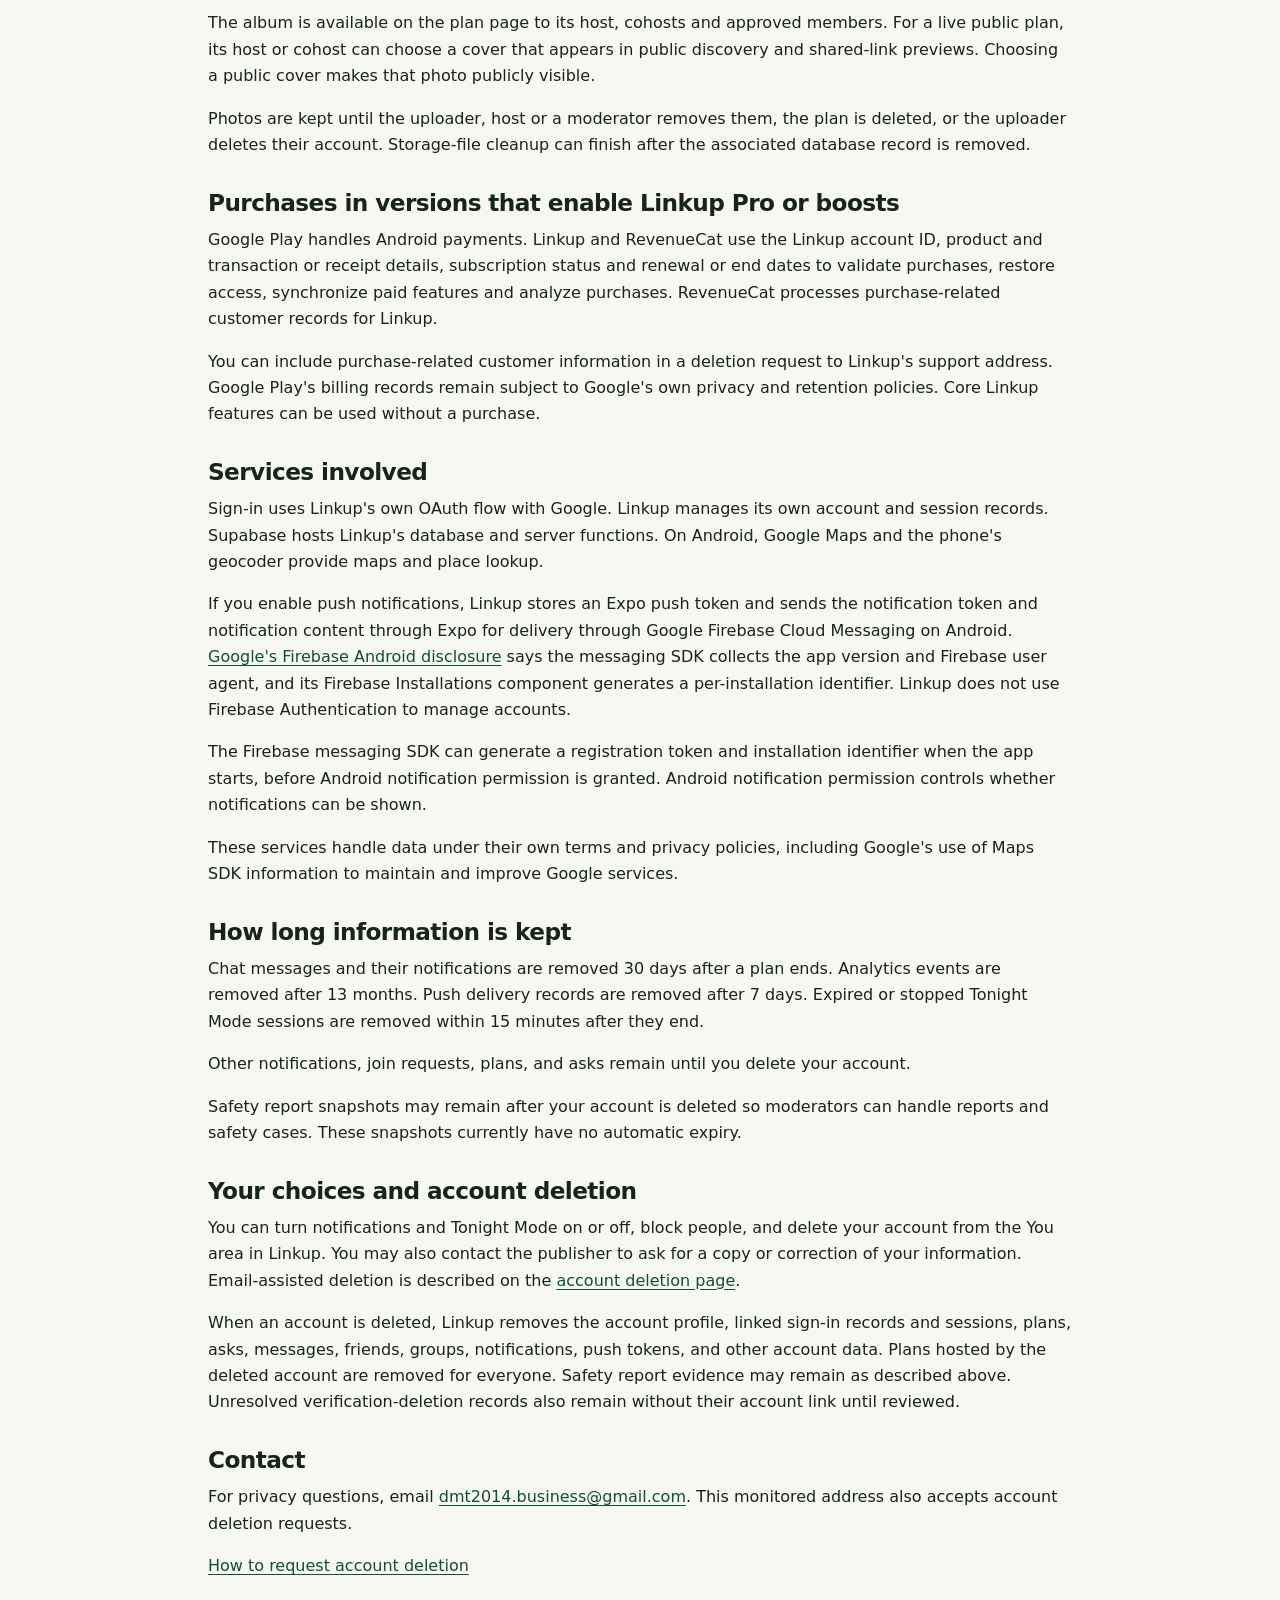
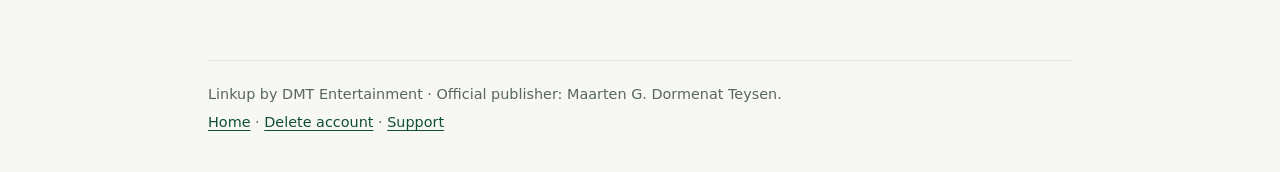
==== commit e617d83c: "Disclose plan photos and purchase processing" ====
--- a/privacy.html
+++ b/privacy.html
@@ -84,6 +84,19 @@
     </section>
 
     <section>
+      <h2>Plan photos, in versions that support uploads</h2>
+      <p>Photo uploads are optional. Linkup re-encodes chosen images as JPEG before upload and rejects photos with embedded GPS information. Full and thumbnail copies are stored in a private Cloudflare R2 bucket and delivered through links that expire after minutes.</p>
+      <p>The album is available on the plan page to its host, cohosts and approved members. For a live public plan, its host or cohost can choose a cover that appears in public discovery and shared-link previews. Choosing a public cover makes that photo publicly visible.</p>
+      <p>Photos are kept until the uploader, host or a moderator removes them, the plan is deleted, or the uploader deletes their account. Storage-file cleanup can finish after the associated database record is removed.</p>
+    </section>
+
+    <section>
+      <h2>Purchases in versions that enable Linkup Pro or boosts</h2>
+      <p>Google Play handles Android payments. Linkup and RevenueCat use the Linkup account ID, product and transaction or receipt details, subscription status and renewal or end dates to validate purchases, restore access, synchronize paid features and analyze purchases. RevenueCat processes purchase-related customer records for Linkup.</p>
+      <p>You can include purchase-related customer information in a deletion request to Linkup's support address. Google Play's billing records remain subject to Google's own privacy and retention policies. Core Linkup features can be used without a purchase.</p>
+    </section>
+
+    <section>
       <h2>Services involved</h2>
       <p>Sign-in uses Linkup's own OAuth flow with Google. Linkup manages its own account and session records. Supabase hosts Linkup's database and server functions. On Android, Google Maps and the phone's geocoder provide maps and place lookup.</p>
       <p>If you enable push notifications, Linkup stores an Expo push token and sends the notification token and notification content through Expo for delivery through Google Firebase Cloud Messaging on Android. <a href="https://firebase.google.com/docs/android/play-data-disclosure">Google's Firebase Android disclosure</a> says the messaging SDK collects the app version and Firebase user agent, and its Firebase Installations component generates a per-installation identifier. Linkup does not use Firebase Authentication to manage accounts.</p>
